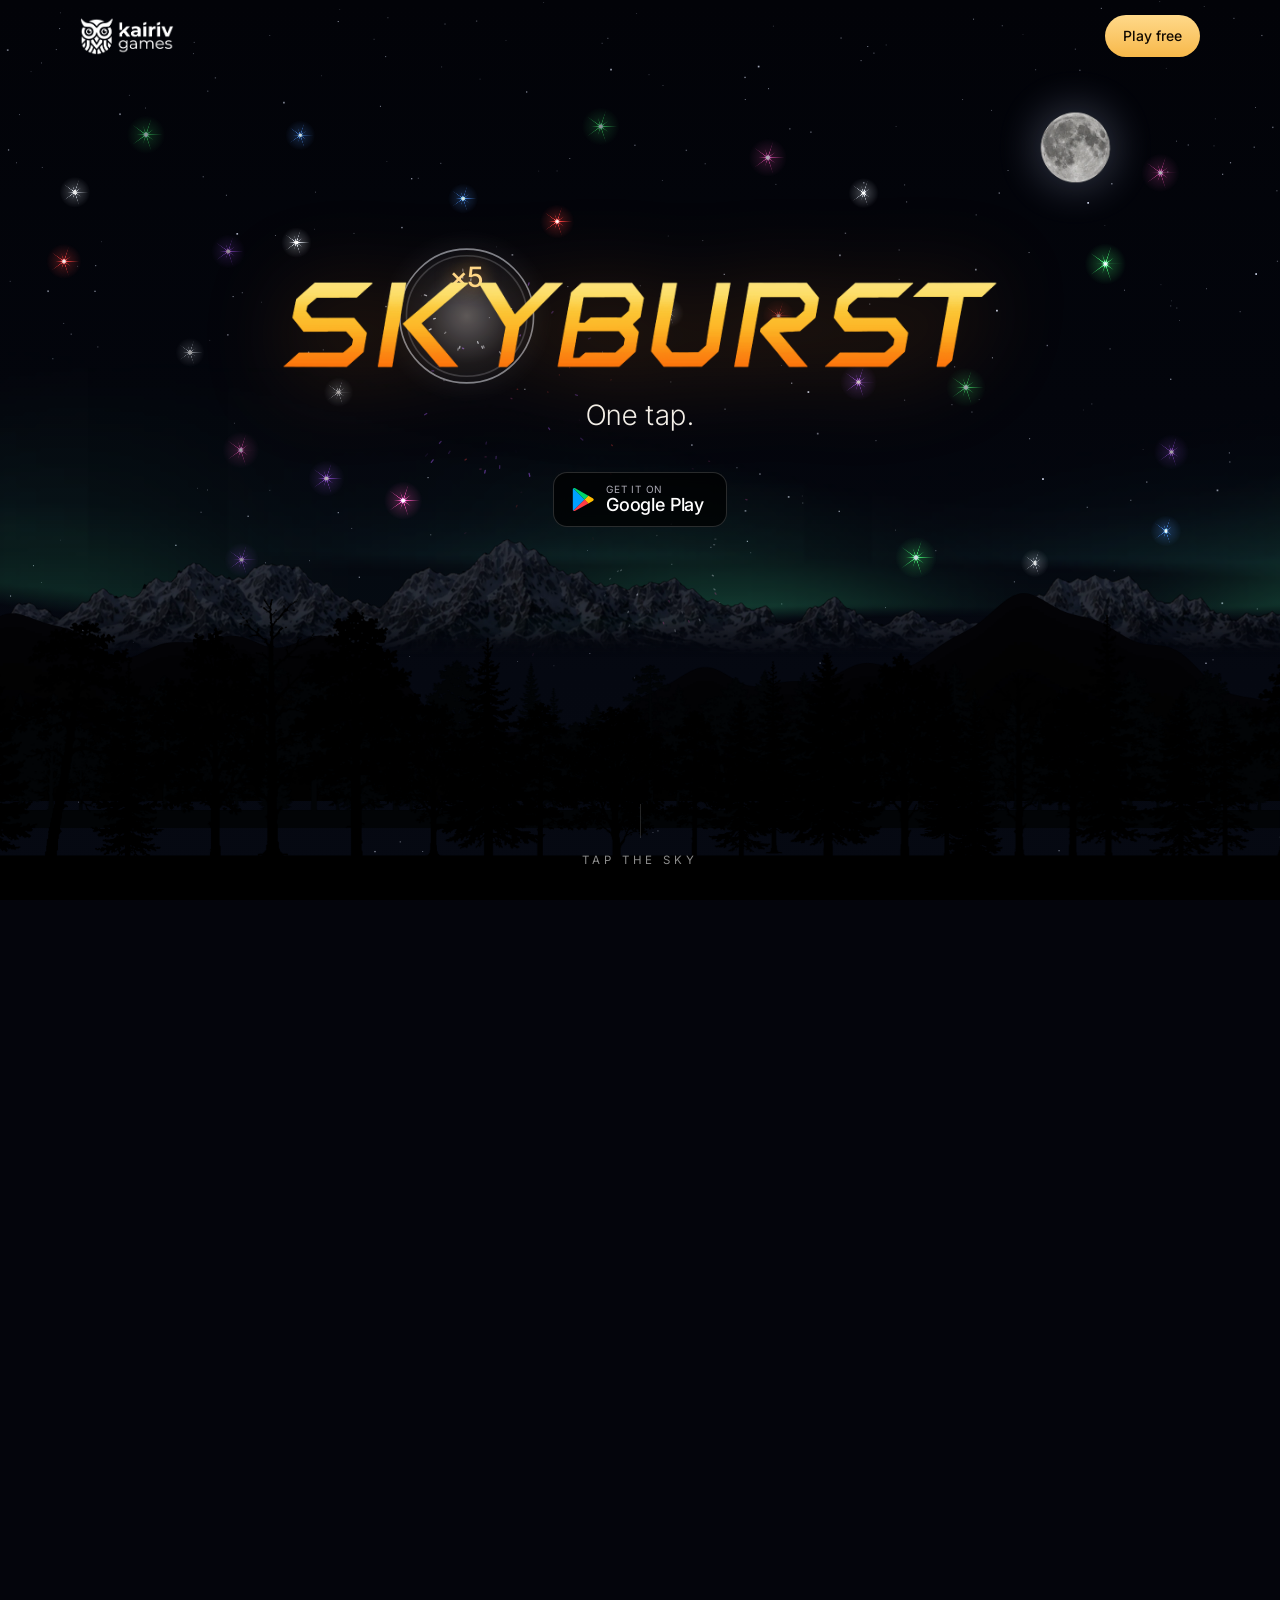
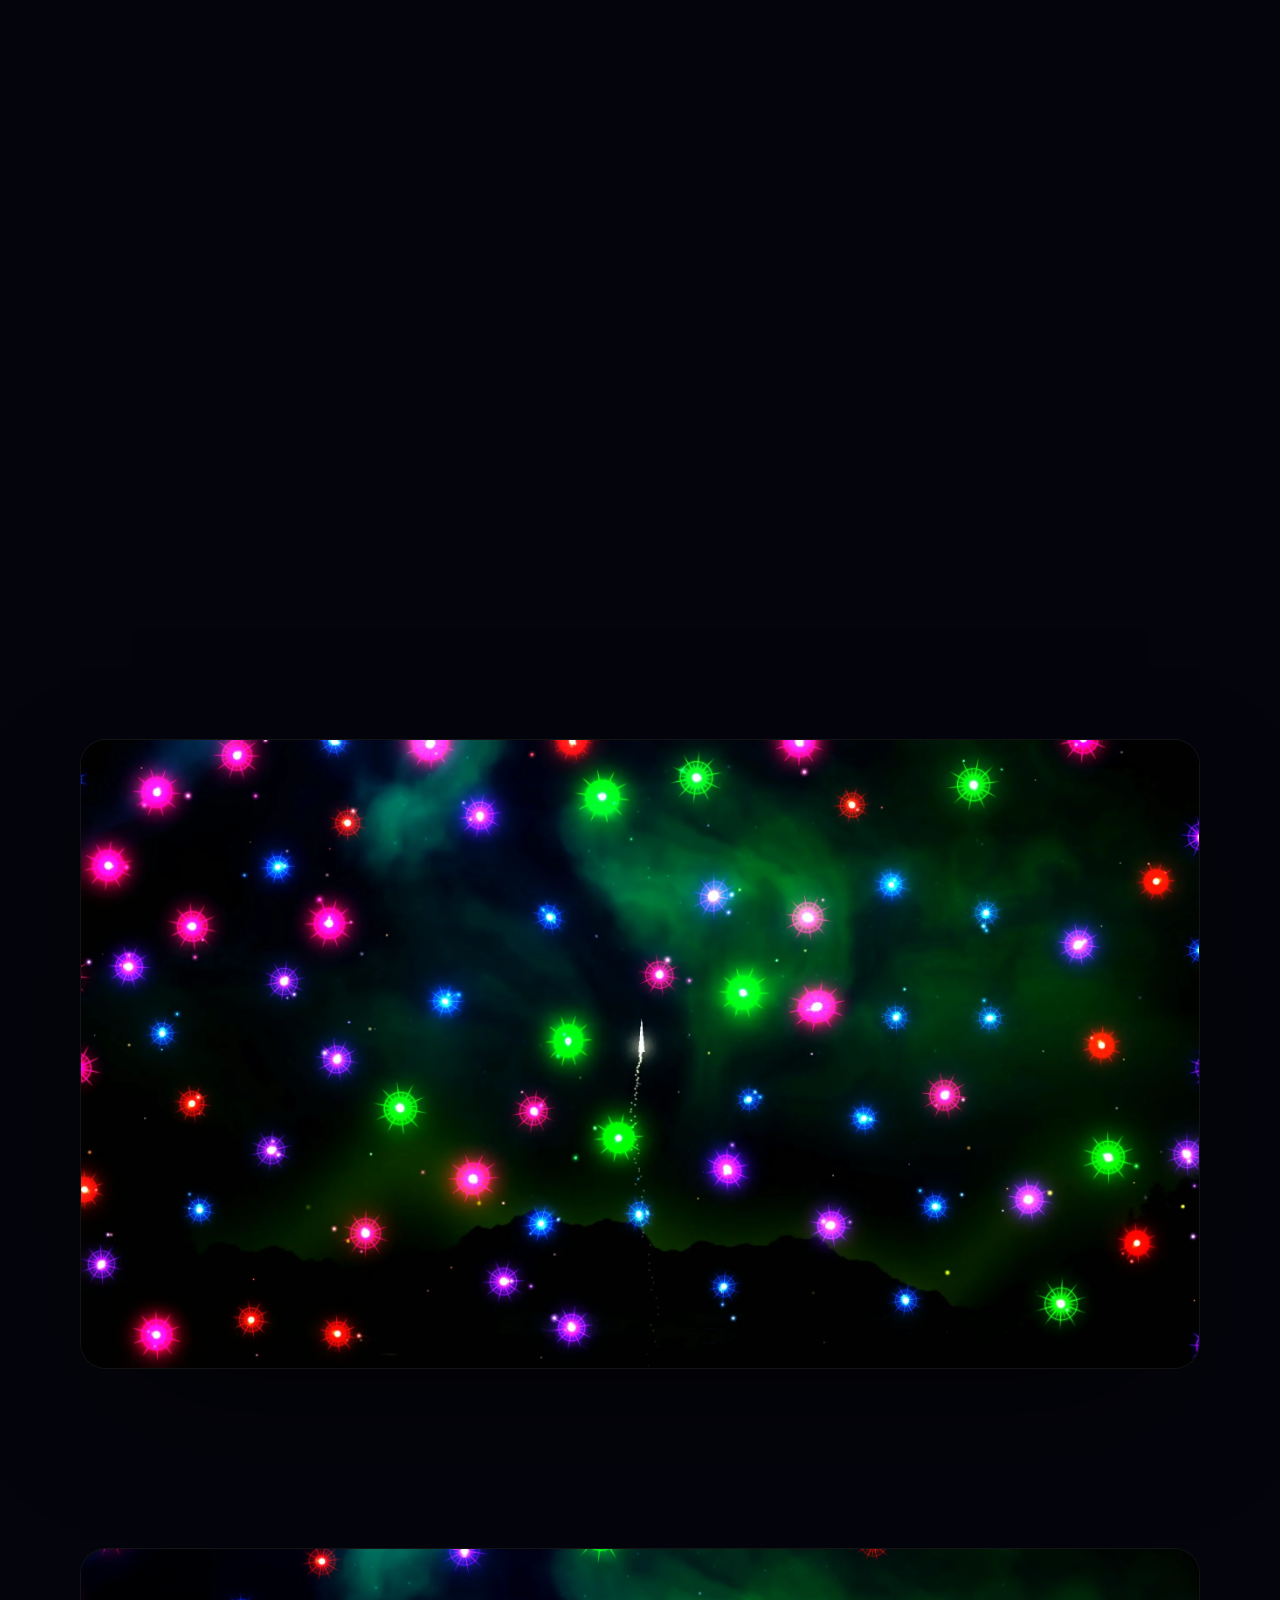
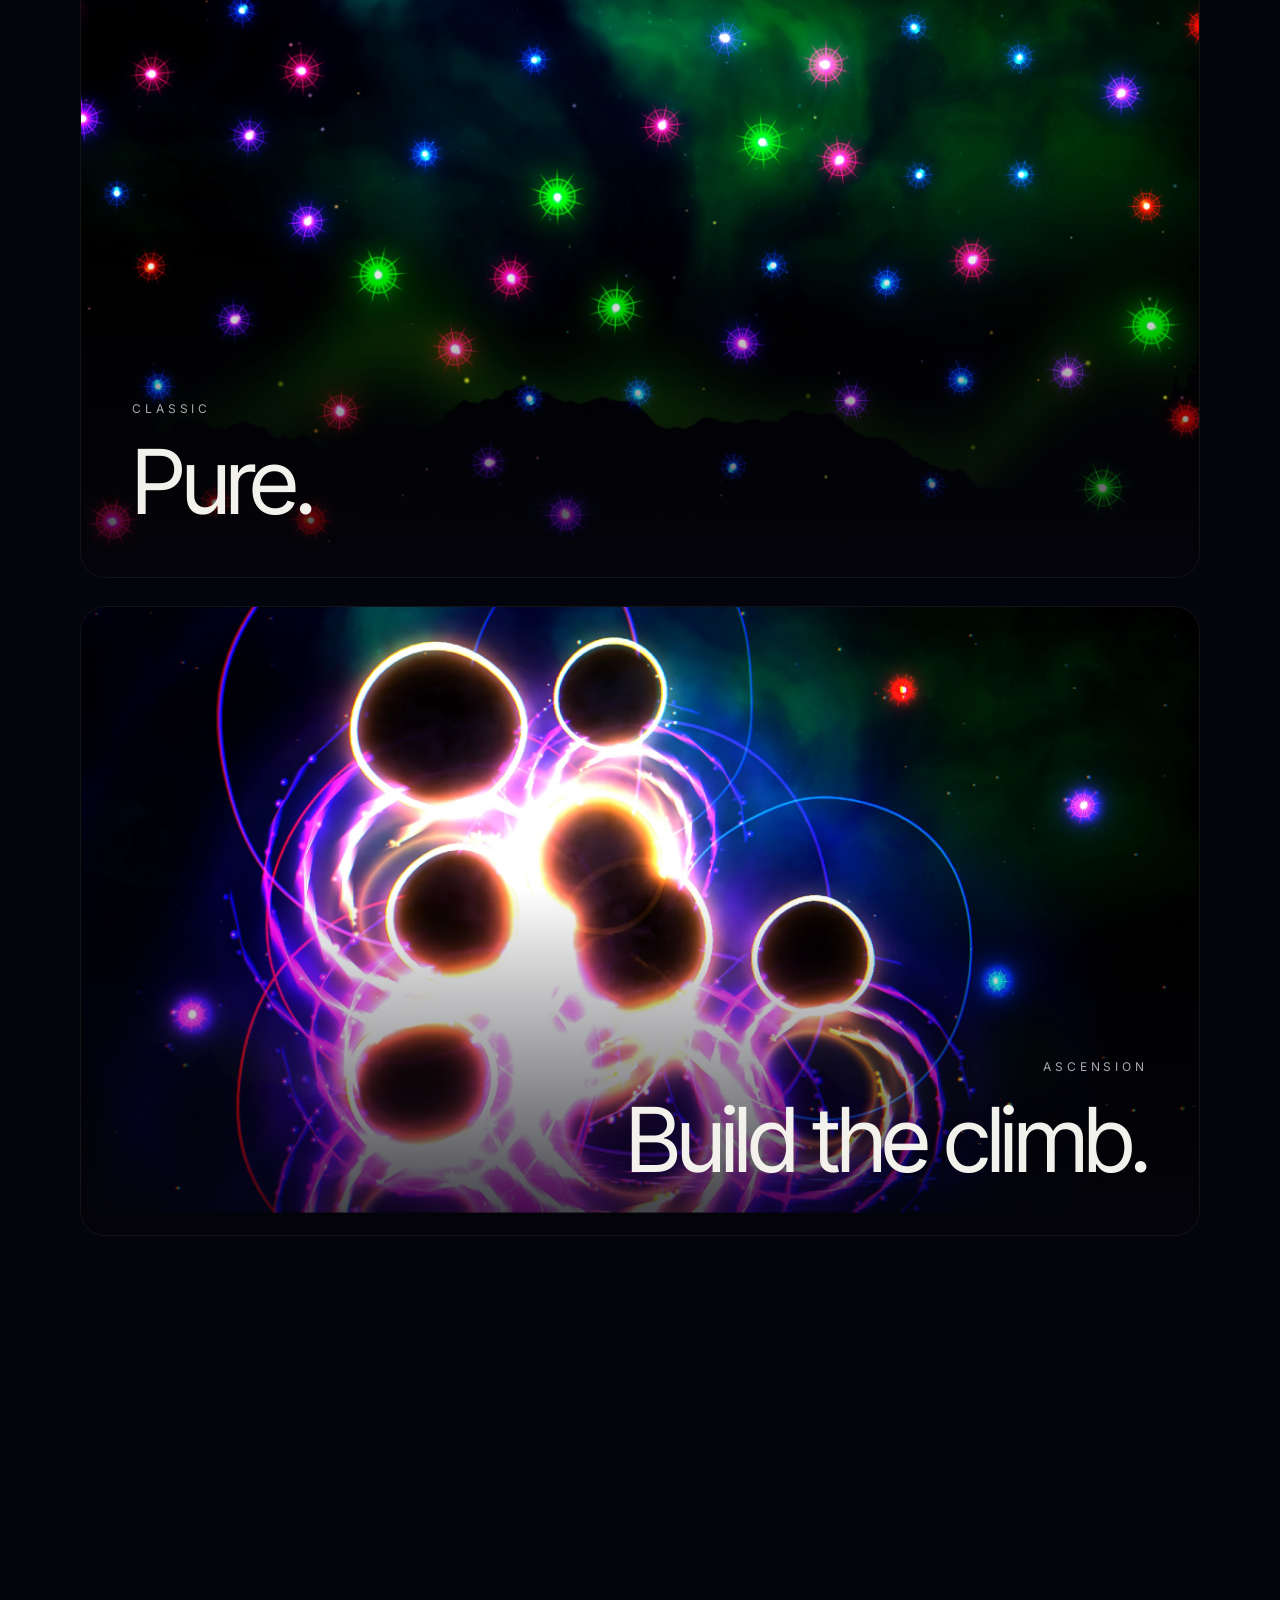
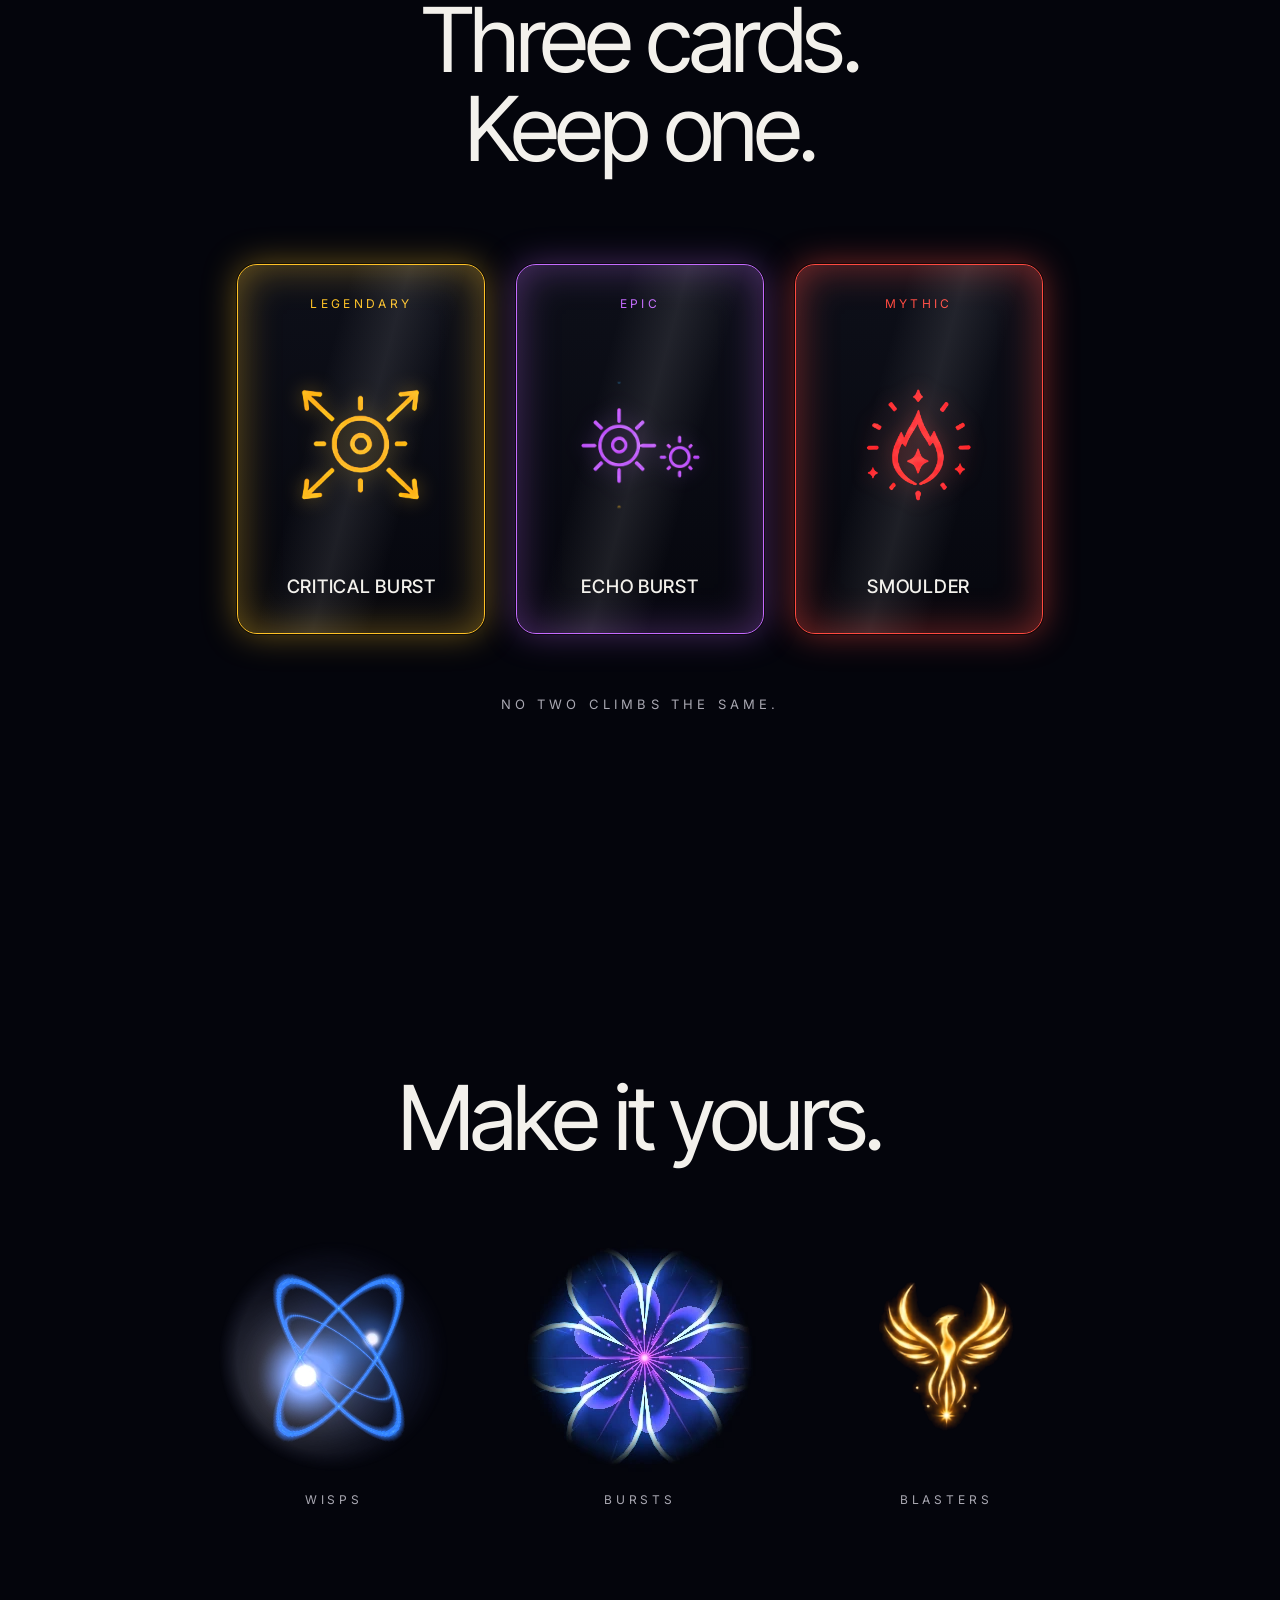
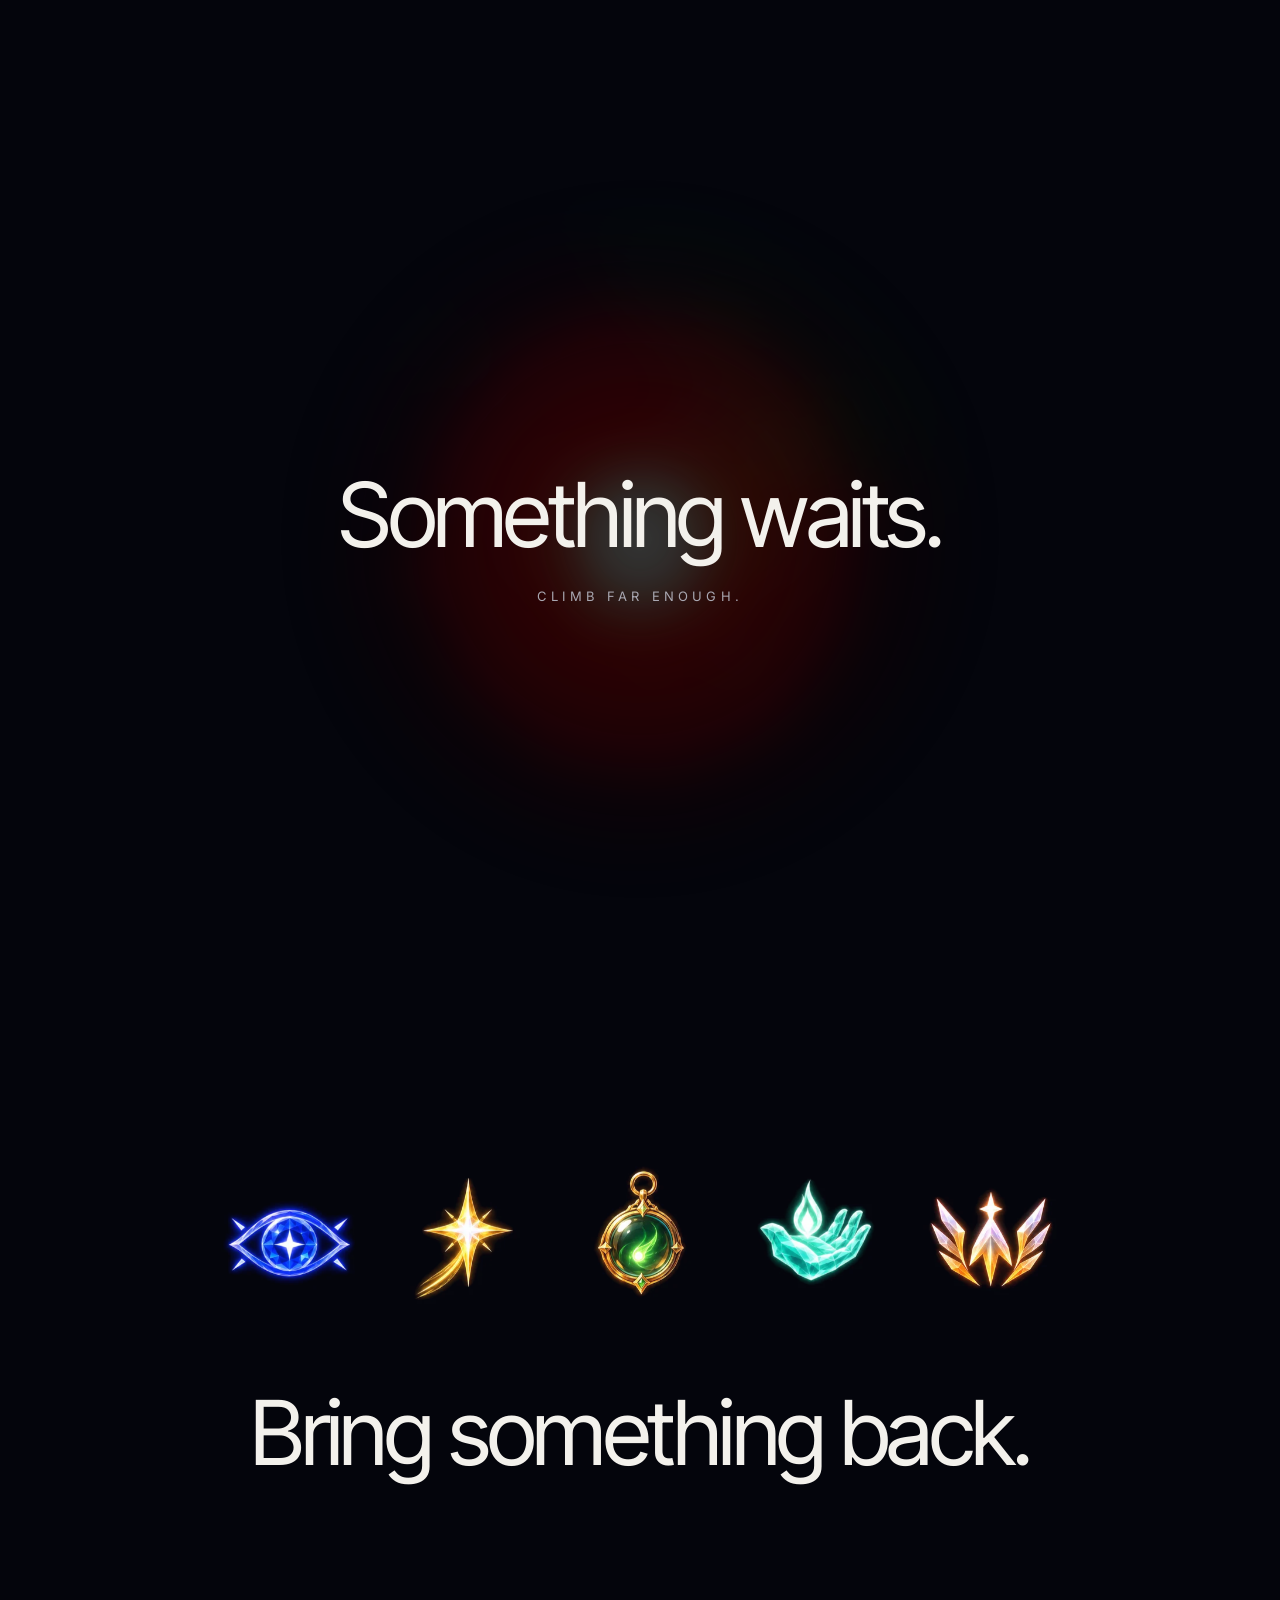
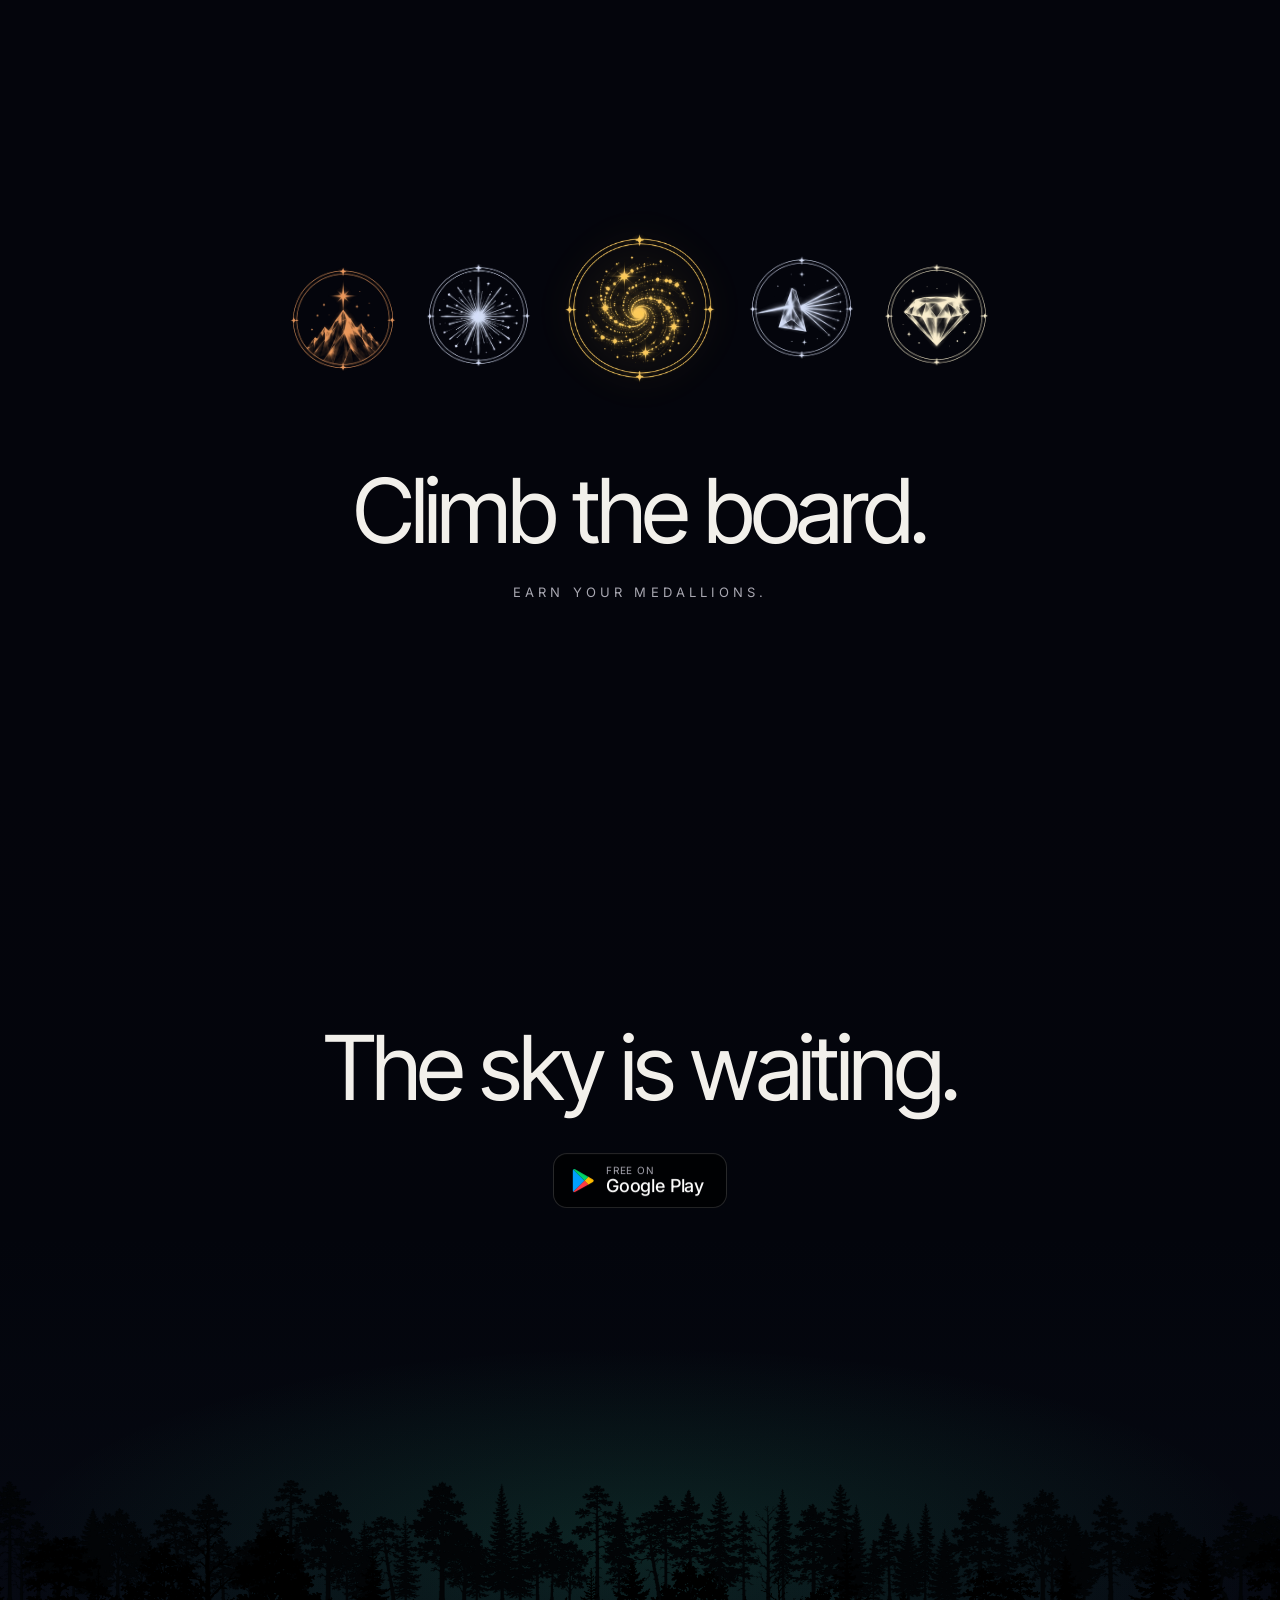
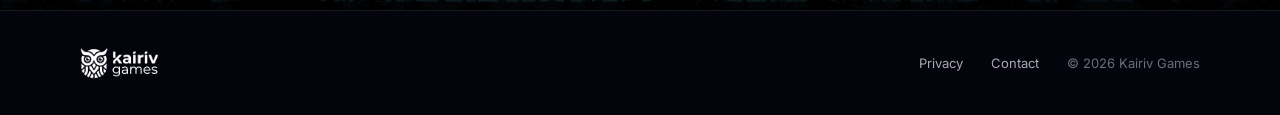
==== index.html @ b02b121a "The Skyburst website Co-Authored-By: Claude Opus 5.5 <noreply@anthropic.com>" ====
<!DOCTYPE html>
<html lang="en">
<head>
<meta charset="utf-8">
<meta name="viewport" content="width=device-width, initial-scale=1, viewport-fit=cover">

<title>Skyburst — One tap. | Kairiv Games</title>
<meta name="description" content="Skyburst — a one-tap chain-reaction game for Android, by Kairiv Games. One spark. The whole sky.">
<link rel="canonical" href="https://eliut-dev.github.io/Skyburst/">
<meta name="theme-color" content="#04050c">

<meta property="og:type" content="website">
<meta property="og:site_name" content="Kairiv Games">
<meta property="og:title" content="Skyburst — One tap.">
<meta property="og:description" content="One spark. The whole sky. A chain-reaction game for Android.">
<meta property="og:url" content="https://eliut-dev.github.io/Skyburst/">
<meta property="og:image" content="https://eliut-dev.github.io/Skyburst/assets/og-image.jpg">
<meta property="og:image:width" content="1200">
<meta property="og:image:height" content="630">
<meta name="twitter:card" content="summary_large_image">
<meta name="twitter:title" content="Skyburst — One tap.">
<meta name="twitter:description" content="One spark. The whole sky.">
<meta name="twitter:image" content="https://eliut-dev.github.io/Skyburst/assets/og-image.jpg">

<link rel="icon" href="assets/favicon.png" sizes="64x64" type="image/png">
<link rel="apple-touch-icon" href="assets/apple-touch-icon.png">

<link rel="preconnect" href="https://fonts.googleapis.com">
<link rel="preconnect" href="https://fonts.gstatic.com" crossorigin>
<link rel="stylesheet" href="https://fonts.googleapis.com/css2?family=Inter:wght@400;500&family=Inter+Tight:wght@300;400;500&display=swap">
<link rel="stylesheet" href="styles.css">

<script>document.documentElement.classList.add("js");</script>

<script type="application/ld+json">
{
  "@context": "https://schema.org",
  "@graph": [
    {
      "@type": "Organization",
      "@id": "https://eliut-dev.github.io/Skyburst/#studio",
      "name": "Kairiv Games",
      "url": "https://eliut-dev.github.io/Skyburst/",
      "logo": "https://eliut-dev.github.io/Skyburst/assets/kairiv-lockup.webp",
      "email": "eliutdev@gmail.com"
    },
    {
      "@type": "MobileApplication",
      "name": "Skyburst",
      "operatingSystem": "Android",
      "applicationCategory": "GameApplication",
      "inLanguage": ["en", "es", "pt"],
      "publisher": { "@id": "https://eliut-dev.github.io/Skyburst/#studio" },
      "image": "https://eliut-dev.github.io/Skyburst/assets/skyburst-icon.png",
      "installUrl": "https://play.google.com/store/apps/details?id=com.kairiv.skyburst",
      "offers": { "@type": "Offer", "price": "0", "priceCurrency": "USD" }
    }
  ]
}
</script>
</head>

<body>
<a class="skip" href="#main">Skip to content</a>

<header class="site-header">
  <div class="wrap site-header__inner">
    <a class="brand" href="./" aria-label="Kairiv Games — home">
      <img src="assets/kairiv-lockup.webp" alt="Kairiv Games" width="852" height="344">
    </a>
    <a class="pill" href="https://play.google.com/store/apps/details?id=com.kairiv.skyburst" rel="noopener">Play free</a>
  </div>
</header>

<main id="main">

  <!-- ============================================================== scene -->
  <!-- A night valley built from the game's own art. Scroll and the land falls
       away beneath you, the way an expedition leaves the ground. -->
  <section class="scene" aria-labelledby="title">
    <div class="scene__pin" id="pin">
      <canvas class="scene__sky" id="sky" aria-hidden="true"></canvas>
      <img class="layer moon" data-depth="0.08" src="assets/scene/moon.webp" alt="" width="170" height="170">
      <div class="layer range" data-depth="0.22" aria-hidden="true"></div>
      <div class="layer hills" data-depth="0.42" aria-hidden="true"></div>
      <div class="layer trees-far" data-depth="0.66" aria-hidden="true"></div>
      <canvas class="scene__fx" id="fx" aria-label="An interactive night sky. Tap to set off a chain of bursts." role="img"></canvas>
      <div class="layer trees-near" data-depth="1.05" aria-hidden="true"></div>
      <div class="scene__fade" aria-hidden="true"></div>

      <div class="scene__title" id="scene-title">
        <h1 id="title">
          <span class="sr-only">Skyburst</span>
          <img class="wordmark" src="assets/skyburst-wordmark.webp" alt="" width="3240" height="408">
        </h1>
        <p class="tag">One tap.</p>
        <a class="play" href="https://play.google.com/store/apps/details?id=com.kairiv.skyburst" rel="noopener">
          <svg width="22" height="25" viewBox="0 0 27 30" aria-hidden="true" focusable="false">
            <path d="M1.6 1.2A2.3 2.3 0 0 0 1 2.8v24.4c0 .6.2 1.2.6 1.6l.1.1 13.7-13.7v-.3L1.6 1.2z" fill="#00A0FF"/>
            <path d="M20 19.8l-4.6-4.6v-.3L20 10.2l.1.1 5.4 3.1c1.6.9 1.6 2.4 0 3.3l-5.4 3.1z" fill="#FFBC00"/>
            <path d="M20.1 19.8L15.4 15 1.6 28.8c.5.6 1.4.6 2.4.1l16.1-9.1" fill="#FF3A44"/>
            <path d="M20.1 10.3L4 1.2C3 .6 2.1.7 1.6 1.3L15.4 15l4.7-4.7z" fill="#00D46A"/>
          </svg>
          <span class="play__text"><span class="play__small">Get it on</span><span class="play__big">Google Play</span></span>
        </a>
      </div>

      <p class="scene__line" id="line-1" aria-hidden="true">One spark.</p>
      <p class="scene__line" id="line-2" aria-hidden="true">The whole sky.</p>

      <p class="scene__hint" id="hint">Tap the sky</p>
      <div class="scene__cue" id="cue" aria-hidden="true"><span></span></div>
    </div>
  </section>

  <!-- =============================================================== reel -->
  <section class="block reel" aria-label="Gameplay">
    <div class="wrap">
      <div class="frame reveal">
        <video id="reel-video" muted loop playsinline preload="metadata" poster="assets/reel-poster.webp" aria-label="Gameplay: one burst sets off a chain across the sky.">
          <source src="assets/reel-sd.mp4" type="video/mp4" media="(max-width: 900px)">
          <source src="assets/reel.mp4" type="video/mp4">
        </video>
      </div>
    </div>
  </section>

  <!-- ============================================================= panels -->
  <section class="block" aria-label="Two ways to play" style="padding-top:0">
    <div class="wrap panels">
    <figure class="panel">
      <div class="panel__img"><img src="assets/classic.webp" alt="A sky full of wisps over the valley, waiting for one tap." width="2560" height="1440" loading="lazy"></div>
      <figcaption class="panel__cap reveal">
        <span class="kicker">Classic</span>
        <span class="big">Pure.</span>
      </figcaption>
    </figure>
    <figure class="panel panel--right">
      <div class="panel__img"><img src="assets/void.webp" alt="Bursts collapsing into black holes." width="2560" height="1440" loading="lazy"></div>
      <figcaption class="panel__cap reveal">
        <span class="kicker">Ascension</span>
        <span class="big">Build the climb.</span>
      </figcaption>
    </figure>
    </div>
  </section>

  <!-- ============================================================== boons -->
  <!-- The roguelike half: a hand of three real boon cards, dealt and flipped.
       Tap one to keep it; the others fall away and a new hand is dealt. -->
  <section class="block boons" aria-labelledby="boons-title">
    <div class="wrap">
      <h2 class="big center reveal" id="boons-title">Three cards.<br>Keep one.</h2>
      <div class="deal" id="deal">
        <button class="card t4" type="button"><span class="card__in"><span class="card__face"><span class="card__tier">Legendary</span><img class="card__icon" src="assets/boons/crit.webp" alt="" width="384" height="384"><span class="card__name">Critical Burst</span></span><span class="card__back" aria-hidden="true"></span></span></button>
        <button class="card t3" type="button"><span class="card__in"><span class="card__face"><span class="card__tier">Epic</span><img class="card__icon" src="assets/boons/echo.webp" alt="" width="600" height="600"><span class="card__name">Echo Burst</span></span><span class="card__back" aria-hidden="true"></span></span></button>
        <button class="card t5" type="button"><span class="card__in"><span class="card__face"><span class="card__tier">Mythic</span><img class="card__icon" src="assets/boons/smoulder.webp" alt="" width="444" height="444"><span class="card__name">Smoulder</span></span><span class="card__back" aria-hidden="true"></span></span></button>
      </div>
      <p class="quiet center reveal">No two climbs the same.</p>
    </div>
  </section>

  <!-- ============================================================== yours -->
  <!-- Personalisation, shown by example: three slots that each turn slowly
       through a few looks. Only a handful, and nothing unreleased. -->
  <section class="block yours" aria-labelledby="yours-title">
    <div class="wrap">
      <h2 class="big center reveal" id="yours-title">Make it yours.</h2>
      <div class="slots">
        <figure class="slot reveal">
          <div class="slot__stage" data-cycle>
            <img class="is-on" src="assets/skins/wisp-seraph.webp" alt="" width="232" height="232">
            <img src="assets/skins/wisp-drifter.webp" alt="" width="232" height="232" loading="lazy">
            <img src="assets/skins/wisp-jelly.webp" alt="" width="232" height="232" loading="lazy">
            <img src="assets/skins/wisp-starcloud.webp" alt="" width="232" height="232" loading="lazy">
          </div>
          <figcaption>Wisps</figcaption>
        </figure>
        <figure class="slot slot--screen reveal">
          <div class="slot__stage" data-cycle>
            <img class="is-on" src="assets/skins/burst-bloom.webp" alt="" width="232" height="232">
            <img src="assets/skins/burst-heart.webp" alt="" width="232" height="232" loading="lazy">
            <img src="assets/skins/burst-void.webp" alt="" width="232" height="232" loading="lazy">
            <img src="assets/skins/burst-solar.webp" alt="" width="232" height="232" loading="lazy">
          </div>
          <figcaption>Bursts</figcaption>
        </figure>
        <figure class="slot reveal">
          <div class="slot__stage" data-cycle>
            <img class="is-on" src="assets/skins/blaster-phoenix.webp" alt="" width="256" height="256">
            <img src="assets/skins/blaster-split.webp" alt="" width="256" height="256" loading="lazy">
            <img src="assets/skins/blaster-timestop.webp" alt="" width="256" height="256" loading="lazy">
            <img src="assets/skins/blaster-ricochet.webp" alt="" width="256" height="256" loading="lazy">
          </div>
          <figcaption>Blasters</figcaption>
        </figure>
      </div>
    </div>
  </section>

  <!-- ============================================================ mystery -->
  <section class="block mystery" aria-labelledby="waits">
    <div class="mystery__eye" aria-hidden="true">
      <img id="mystery-img" src="assets/foes/crown.webp" alt="" width="1200" height="1200" loading="lazy">
    </div>
    <div class="wrap mystery__text">
      <h2 class="big reveal" id="waits">Something waits.</h2>
      <p class="quiet reveal">Climb far enough.</p>
    </div>
  </section>

  <!-- ============================================================= relics -->
  <section class="block relics-block" aria-labelledby="keep">
    <div class="wrap">
      <div class="relics" aria-hidden="true">
        <img src="assets/relics/r6.webp" alt="" width="256" height="256" loading="lazy">
        <img src="assets/relics/r7.webp" alt="" width="256" height="256" loading="lazy">
        <img src="assets/relics/r5.webp" alt="" width="256" height="256" loading="lazy">
        <img src="assets/relics/r8.webp" alt="" width="256" height="256" loading="lazy">
        <img src="assets/relics/r9.webp" alt="" width="256" height="256" loading="lazy">
      </div>
      <h2 class="big reveal center" id="keep">Bring something back.</h2>
    </div>
  </section>

  <!-- ============================================================== board -->
  <section class="block board" aria-labelledby="board-title">
    <div class="wrap">
      <div class="medals" aria-hidden="true">
        <img src="assets/medals/depth.webp" alt="" width="256" height="256" loading="lazy">
        <img src="assets/medals/burst.webp" alt="" width="256" height="256" loading="lazy">
        <img class="medals__top" src="assets/medals/galaxy.webp" alt="" width="256" height="256" loading="lazy">
        <img src="assets/medals/prism.webp" alt="" width="256" height="256" loading="lazy">
        <img src="assets/medals/gem.webp" alt="" width="256" height="256" loading="lazy">
      </div>
      <h2 class="big center reveal" id="board-title">Climb the board.</h2>
      <p class="quiet center reveal">Earn your medallions.</p>
    </div>
  </section>

  <!-- ================================================================ cta -->
  <section class="cta" aria-labelledby="waiting">
    <div class="layer trees-far" aria-hidden="true"></div>
    <div class="layer trees-near" aria-hidden="true"></div>
    <div class="wrap cta__inner">
      <h2 class="big reveal" id="waiting">The sky is waiting.</h2>
      <a class="play reveal" href="https://play.google.com/store/apps/details?id=com.kairiv.skyburst" rel="noopener">
        <svg width="22" height="25" viewBox="0 0 27 30" aria-hidden="true" focusable="false">
          <path d="M1.6 1.2A2.3 2.3 0 0 0 1 2.8v24.4c0 .6.2 1.2.6 1.6l.1.1 13.7-13.7v-.3L1.6 1.2z" fill="#00A0FF"/>
          <path d="M20 19.8l-4.6-4.6v-.3L20 10.2l.1.1 5.4 3.1c1.6.9 1.6 2.4 0 3.3l-5.4 3.1z" fill="#FFBC00"/>
          <path d="M20.1 19.8L15.4 15 1.6 28.8c.5.6 1.4.6 2.4.1l16.1-9.1" fill="#FF3A44"/>
          <path d="M20.1 10.3L4 1.2C3 .6 2.1.7 1.6 1.3L15.4 15l4.7-4.7z" fill="#00D46A"/>
        </svg>
        <span class="play__text"><span class="play__small">Free on</span><span class="play__big">Google Play</span></span>
      </a>
    </div>
  </section>

</main>

<footer class="site-footer">
  <div class="wrap footer">
    <a class="brand" href="./" aria-label="Kairiv Games — home">
      <img src="assets/kairiv-lockup.webp" alt="Kairiv Games" width="852" height="344" loading="lazy">
    </a>
    <ul class="footer-links">
      <li><a href="privacy-policy.html">Privacy</a></li>
      <li><a href="mailto:eliutdev@gmail.com">Contact</a></li>
      <li>&copy; <span id="year">2026</span> Kairiv Games</li>
    </ul>
  </div>
</footer>

<script src="assets/vendor/gsap.min.js" defer></script>
<script src="assets/vendor/ScrollTrigger.min.js" defer></script>
<script src="assets/vendor/lenis.min.js" defer></script>
<script src="assets/site.js" defer></script>
</body>
</html>
---- styles.css ----
/* ==========================================================================
   Kairiv Games — site stylesheet
   Shared by index.html and privacy-policy.html.

   Pictures and motion carry this page; words are kept to a handful. The ground
   is the game's own night sky, the type is warm off-white, and the one colour
   the chrome owns is the Skyburst wordmark's gold.
   ========================================================================== */

:root {
  --bg:        #04050c;
  --line:      rgba(255, 255, 255, 0.08);
  --line-2:    rgba(255, 255, 255, 0.16);

  --text:      #f3f1ec;
  --text-2:    #a9a8b2;
  --text-3:    #6c6c78;

  --gold:      #f7b84a;
  --gold-hi:   #ffd98a;

  --w-page:    1200px;
  --gutter:    clamp(16px, 4vw, 40px);
  --r-lg:      26px;
  --ease:      cubic-bezier(0.2, 0.7, 0.2, 1);

  --font-head: "Inter Tight", "Inter", "Segoe UI", system-ui, -apple-system, sans-serif;
  --font-body: "Inter", "Segoe UI", system-ui, -apple-system, sans-serif;
}

*, *::before, *::after { box-sizing: border-box; }

html { -webkit-text-size-adjust: 100%; scroll-padding-top: 80px; }
/* clip, never hidden: hidden makes body a scroll container and breaks the
   sticky scene (it scrolled away and left two screens of black) */
html, body { overflow-x: clip; }
html.lenis, html.lenis body { height: auto; }
.lenis.lenis-smooth { scroll-behavior: auto !important; }

body {
  margin: 0;
  background: var(--bg);
  color: var(--text);
  font-family: var(--font-body);
  font-size: 16.5px;
  line-height: 1.65;
  -webkit-font-smoothing: antialiased;
  -moz-osx-font-smoothing: grayscale;
}

img, video, canvas { display: block; max-width: 100%; }
img, video { height: auto; }

a { color: var(--text); text-decoration-color: rgba(255, 255, 255, 0.3); text-underline-offset: 4px; }
a:hover { text-decoration-color: currentColor; }

h1, h2, h3 { font-family: var(--font-head); font-weight: 500; margin: 0; letter-spacing: -0.03em; line-height: 1.05; }
p { margin: 0 0 1.1em; }

::selection { background: rgba(247, 184, 74, 0.35); color: #fff; }
:focus-visible { outline: 2px solid var(--gold); outline-offset: 3px; border-radius: 6px; }

.skip { position: absolute; left: -9999px; top: 0; background: var(--gold); color: #140c00; padding: 12px 20px; font-weight: 500; z-index: 999; }
.skip:focus { left: 12px; top: 12px; }
.sr-only { position: absolute; width: 1px; height: 1px; padding: 0; margin: -1px; overflow: hidden; clip: rect(0, 0, 0, 0); white-space: nowrap; border: 0; }

.wrap { width: 100%; max-width: var(--w-page); margin-inline: auto; padding-inline: var(--gutter); }

.big {
  font-family: var(--font-head);
  font-weight: 400;
  font-size: clamp(38px, 7vw, 96px);
  letter-spacing: -0.04em;
  line-height: 1;
  display: block;
}
.quiet {
  font-size: 13px;
  letter-spacing: 0.32em;
  text-transform: uppercase;
  color: var(--text-2);
  margin: 26px 0 0;
}
.kicker {
  display: block;
  font-size: 12px;
  letter-spacing: 0.32em;
  text-transform: uppercase;
  color: var(--text-2);
  margin-bottom: 18px;
}
.center { text-align: center; }

/* reveal: hidden only once the script has said it will reveal it */
.js .reveal { opacity: 0; transform: translateY(26px); }

/* ------------------------------------------------------------- header -- */

.site-header {
  position: fixed;
  inset: 0 0 auto 0;
  z-index: 50;
  transition: background 0.5s var(--ease), border-color 0.5s var(--ease);
  border-bottom: 1px solid transparent;
}
.site-header.is-solid, .site-header--solid {
  background: rgba(4, 5, 12, 0.7);
  backdrop-filter: blur(18px) saturate(140%);
  -webkit-backdrop-filter: blur(18px) saturate(140%);
  border-bottom-color: var(--line);
}
.site-header__inner { display: flex; align-items: center; justify-content: space-between; height: 72px; }
.brand { display: inline-flex; text-decoration: none; }
.brand img { height: 38px; width: auto; }

.pill {
  color: #120a00;
  background: linear-gradient(180deg, var(--gold-hi), var(--gold));
  padding: 9px 18px;
  border-radius: 999px;
  font-size: 14px;
  font-weight: 500;
  text-decoration: none;
  transition: transform 0.3s var(--ease), box-shadow 0.3s var(--ease);
}
.pill:hover { transform: translateY(-1px); box-shadow: 0 10px 30px rgba(247, 184, 74, 0.3); }

/* -------------------------------------------------------------- scene -- */

.scene { position: relative; height: 240vh; }
.scene__pin {
  position: sticky;
  top: 0;
  height: 100vh;
  height: 100svh;
  overflow: hidden;
  isolation: isolate;
  background: linear-gradient(180deg, #020308 0%, #03050c 45%, #050811 75%, #060912 100%);
  touch-action: pan-y;
}
.scene__sky, .scene__fx { position: absolute; inset: 0; width: 100%; height: 100%; }
.scene__fx { cursor: crosshair; }

.layer { position: absolute; left: 0; right: 0; will-change: transform; pointer-events: none; }
.moon {
  left: auto;
  right: 13%;
  top: 12%;
  width: clamp(54px, 6vw, 92px);
  filter: brightness(0.92) drop-shadow(0 0 24px rgba(200, 215, 255, 0.35));
  opacity: 0.95;
}
.range {
  left: 50%;
  width: max(150vw, 1500px);
  margin-left: calc(max(150vw, 1500px) / -2);
  aspect-ratio: 2400 / 156;
  bottom: clamp(150px, 27vh, 300px);
  background: url("assets/scene/range.webp") center bottom / 100% 100% no-repeat;
}
.hills {
  bottom: clamp(60px, 11vh, 120px);
  height: clamp(130px, 25vh, 260px);
  background: url("assets/scene/hills.webp") 0 100% / auto 100% repeat-x;
}
.trees-far {
  bottom: clamp(40px, 8vh, 90px);
  height: clamp(110px, 20vh, 230px);
  background: url("assets/scene/trees-far.webp") 30% 100% / auto 100% repeat-x;
}
.trees-near {
  bottom: -2px;
  height: clamp(190px, 34vh, 400px);
  background: url("assets/scene/trees-near.webp") 0 100% / auto 100% repeat-x;
}
.scene__fade {
  position: absolute;
  left: 0; right: 0; bottom: 0;
  height: 22vh;
  background: linear-gradient(180deg, rgba(4, 5, 12, 0), var(--bg));
  opacity: 0;
  pointer-events: none;
}

.scene__title {
  position: absolute;
  left: 0; right: 0;
  top: 31%;
  display: flex;
  flex-direction: column;
  align-items: center;
  text-align: center;
  padding: 0 var(--gutter);
  pointer-events: none;
}
.scene__title a { pointer-events: auto; }
.wordmark {
  width: min(720px, 84vw);
  filter: drop-shadow(0 8px 44px rgba(255, 138, 31, 0.3));
}
.tag {
  font-family: var(--font-head);
  font-weight: 300;
  font-size: clamp(20px, 2.4vw, 28px);
  letter-spacing: 0.02em;
  color: var(--text);
  margin: 22px 0 34px;
}

.scene__line {
  position: absolute;
  left: 0; right: 0;
  top: 38%;
  margin: 0;
  text-align: center;
  font-family: var(--font-head);
  font-weight: 300;
  font-size: clamp(40px, 7.5vw, 104px);
  letter-spacing: -0.04em;
  line-height: 1;
  opacity: 0;
  pointer-events: none;
  text-shadow: 0 2px 30px rgba(4, 5, 12, 0.6);
}

.scene__hint {
  position: absolute;
  left: 0; right: 0;
  bottom: 30px;
  margin: 0;
  text-align: center;
  font-size: 11.5px;
  letter-spacing: 0.34em;
  text-transform: uppercase;
  color: rgba(255, 255, 255, 0.55);
  pointer-events: none;
  transition: opacity 0.8s var(--ease);
}
.scene__hint.is-gone { opacity: 0; }

.scene__cue {
  position: absolute;
  left: 50%;
  bottom: 62px;
  width: 1px;
  height: 34px;
  margin-left: -0.5px;
  background: rgba(255, 255, 255, 0.14);
  overflow: hidden;
  pointer-events: none;
}
.scene__cue span {
  position: absolute;
  left: 0; top: -40%;
  width: 1px;
  height: 40%;
  background: var(--gold-hi);
  animation: cue 2.4s var(--ease) infinite;
}
@keyframes cue { to { top: 110%; } }

/* --------------------------------------------------------------- play -- */

.play {
  display: inline-flex;
  align-items: center;
  gap: 12px;
  padding: 11px 22px 11px 18px;
  border-radius: 14px;
  background: rgba(0, 0, 0, 0.72);
  border: 1px solid var(--line-2);
  color: #fff;
  text-decoration: none;
  backdrop-filter: blur(8px);
  -webkit-backdrop-filter: blur(8px);
  transition: transform 0.35s var(--ease), border-color 0.35s, box-shadow 0.35s var(--ease);
}
.play:hover { transform: translateY(-2px); border-color: rgba(255, 255, 255, 0.34); box-shadow: 0 18px 46px rgba(0, 0, 0, 0.6); }
.play__text { display: flex; flex-direction: column; line-height: 1.1; text-align: left; }
.play__small { font-size: 10px; letter-spacing: 0.08em; text-transform: uppercase; color: var(--text-2); }
.play__big { font-size: 18px; font-weight: 500; letter-spacing: -0.01em; }

/* -------------------------------------------------------------- blocks -- */

.block { position: relative; padding-block: clamp(96px, 14vw, 190px); }

.frame {
  border-radius: var(--r-lg);
  overflow: hidden;
  background: #000;
  border: 1px solid var(--line);
  box-shadow: 0 50px 140px -50px rgba(0, 0, 0, 0.95);
  aspect-ratio: 16 / 9;
}
.frame video { width: 100%; height: 100%; object-fit: cover; }

/* -------------------------------------------------------------- panels -- */

.panels { display: grid; gap: clamp(16px, 2.4vw, 28px); }
.panel {
  position: relative;
  margin: 0;
  border-radius: var(--r-lg);
  border: 1px solid var(--line);
  overflow: hidden;
  display: flex;
  align-items: flex-end;
  min-height: 380px;
  background: #000;
}
/* sized to the source frame, so it is never drawn larger than it was captured */
.panel { aspect-ratio: 16 / 9; }
/* on a phone the ratio would force the panel wider than the screen */
@media (max-width: 760px) {
  .panel { aspect-ratio: auto; height: 62vh; min-height: 380px; }
}
.panel__img { position: absolute; inset: -4% 0; will-change: transform; }
.panel__img img { width: 100%; height: 100%; object-fit: cover; }
.panel::after {
  content: "";
  position: absolute;
  inset: 0;
  background: linear-gradient(180deg, rgba(4, 5, 12, 0) 45%, rgba(4, 5, 12, 0.8) 100%);
}
.panel__cap {
  position: relative;
  z-index: 1;
  width: 100%;
  padding: 0 clamp(24px, 4vw, 56px) clamp(28px, 4vw, 52px);
}
.panel--right .panel__cap { text-align: right; }

/* ------------------------------------------------------------- mystery -- */

.mystery { overflow: hidden; text-align: center; min-height: 100vh; display: grid; place-items: center; }
.mystery__eye {
  position: absolute;
  left: 50%; top: 50%;
  width: min(820px, 120vw);
  aspect-ratio: 1;
  transform: translate(-50%, -50%);
  -webkit-mask-image: radial-gradient(circle at 50% 50%, #000 0%, rgba(0, 0, 0, 0.5) 34%, transparent 62%);
  mask-image: radial-gradient(circle at 50% 50%, #000 0%, rgba(0, 0, 0, 0.5) 34%, transparent 62%);
  pointer-events: none;
}
.mystery__eye img { width: 100%; height: 100%; object-fit: cover; filter: blur(10px) brightness(0.45) saturate(1.2); }
.mystery__text { position: relative; }

/* --------------------------------------------------------------- boons -- */

/* Rarity colours are the game's own (Boons.TIER_COL), brought into display range. */
.t0 { --tier: #e6e9f1; --glow: rgba(230, 233, 241, 0.16); }
.t1 { --tier: #a4e86a; --glow: rgba(164, 232, 106, 0.22); }
.t2 { --tier: #5fd0ff; --glow: rgba(95, 208, 255, 0.28); }
.t3 { --tier: #c56bff; --glow: rgba(197, 107, 255, 0.34); }
.t4 { --tier: #ffc226; --glow: rgba(255, 194, 38, 0.4); }
.t5 { --tier: #ff4a40; --glow: rgba(255, 74, 64, 0.46); }

.boons { text-align: center; }
.deal {
  display: flex;
  justify-content: center;
  gap: clamp(10px, 2.4vw, 32px);
  margin: clamp(48px, 7vw, 90px) auto clamp(36px, 5vw, 60px);
  perspective: 1400px;
  min-height: clamp(250px, 32vw, 370px);
}

.card {
  position: relative;
  width: clamp(104px, 20vw, 248px);
  aspect-ratio: 5 / 7;
  padding: 0;
  border: 0;
  background: none;
  color: inherit;
  font: inherit;
  cursor: pointer;
  transition: transform 0.7s var(--ease), opacity 0.6s var(--ease), filter 0.6s var(--ease);
  -webkit-tap-highlight-color: transparent;
}
.card__in {
  position: absolute;
  inset: 0;
  transform-style: preserve-3d;
  transition: transform 0.9s var(--ease);
}
.card__face, .card__back {
  position: absolute;
  inset: 0;
  border-radius: clamp(12px, 1.6vw, 20px);
  backface-visibility: hidden;
  -webkit-backface-visibility: hidden;
  overflow: hidden;
}
.card__face {
  display: flex;
  flex-direction: column;
  align-items: center;
  justify-content: space-between;
  padding: 12% 8% 14%;
  background: linear-gradient(180deg, rgba(14, 16, 26, 0.96), rgba(6, 7, 14, 0.98));
  border: 1.5px solid var(--tier);
  box-shadow: 0 0 0 1px rgba(0, 0, 0, 0.6), 0 0 34px var(--glow), inset 0 0 40px var(--glow);
}
/* a slow sheen across the rarer cards, the game's sweep */
.t3 .card__face::after, .t4 .card__face::after, .t5 .card__face::after {
  content: "";
  position: absolute;
  inset: -40% -60%;
  background: linear-gradient(105deg, transparent 42%, rgba(255, 255, 255, 0.09) 50%, transparent 58%);
  animation: sheen 4.2s ease-in-out infinite;
  pointer-events: none;
}
.t5 .card__face::after { animation-duration: 3s; }
@keyframes sheen { 0% { transform: translateX(-40%); } 60%, 100% { transform: translateX(40%); } }

.card__tier {
  font-size: clamp(8px, 0.95vw, 12px);
  letter-spacing: 0.28em;
  text-transform: uppercase;
  color: var(--tier);
}
.card__icon {
  width: 62%;
  height: auto;
  aspect-ratio: 1;
  object-fit: contain;

  filter: drop-shadow(0 0 10px var(--glow));
}
.card__name {
  font-family: var(--font-head);
  font-size: clamp(11px, 1.45vw, 19px);
  font-weight: 500;
  letter-spacing: 0.04em;
  text-transform: uppercase;
  line-height: 1.15;
  color: var(--text);
}
.card__back {
  transform: rotateY(180deg);
  background:
    radial-gradient(circle at 50% 50%, rgba(255, 217, 138, 0.22), transparent 30%),
    linear-gradient(180deg, #0d0e17, #06070d);
  border: 1.5px solid rgba(255, 217, 138, 0.3);
}
.card__back::before {
  content: "";
  position: absolute;
  left: 50%; top: 50%;
  width: 26%; aspect-ratio: 1;
  transform: translate(-50%, -50%);
  background: var(--gold-hi);
  clip-path: polygon(50% 0, 60% 40%, 100% 50%, 60% 60%, 50% 100%, 40% 60%, 0 50%, 40% 40%);
  opacity: 0.8;
}

/* dealing: face down, low, turned; then up and over */
.card.is-down { opacity: 0; transform: translateY(90px) rotate(var(--tilt, 0deg)) scale(0.9); }
.card.is-down .card__in, .card.is-hidden .card__in { transform: rotateY(180deg); }
.card:hover:not(.is-down):not(.is-gone):not(.is-picked) { transform: translateY(-10px); }
.card:hover .card__face { box-shadow: 0 0 0 1px rgba(0, 0, 0, 0.6), 0 0 54px var(--glow), inset 0 0 50px var(--glow); }
.card.is-picked { transform: translateY(-26px) scale(1.08); z-index: 2; }
.card.is-picked .card__face { box-shadow: 0 0 0 1px rgba(0, 0, 0, 0.6), 0 0 90px var(--glow), 0 0 160px var(--glow), inset 0 0 60px var(--glow); }
.card.is-gone { opacity: 0; transform: translateY(70px) scale(0.92); filter: blur(4px); pointer-events: none; }

/* the pick throws a ring of the card's colour */
.card .ring {
  position: absolute;
  left: 50%; top: 50%;
  width: 100%; aspect-ratio: 1;
  border-radius: 50%;
  border: 2px solid var(--tier);
  transform: translate(-50%, -50%) scale(0.4);
  opacity: 0;
  pointer-events: none;
}
.card.is-picked .ring { animation: ring 1.1s var(--ease) forwards; }
@keyframes ring {
  0%   { opacity: 0.9; transform: translate(-50%, -50%) scale(0.5); }
  100% { opacity: 0;   transform: translate(-50%, -50%) scale(2.4); }
}

/* --------------------------------------------------------------- yours -- */

.slots {
  display: grid;
  grid-template-columns: repeat(3, 1fr);
  gap: clamp(8px, 3vw, 48px);
  max-width: 880px;
  margin: clamp(44px, 6vw, 80px) auto 0;
}
.slot { margin: 0; text-align: center; }
.slot__stage {
  position: relative;
  aspect-ratio: 1;
  max-width: 232px;
  margin: 0 auto;
}
.slot__stage img {
  position: absolute;
  inset: 0;
  width: 100%;
  height: 100%;
  opacity: 0;
  transform: scale(0.86) rotate(-6deg);
  transition: opacity 1.1s var(--ease), transform 1.6s var(--ease);
}
.slot__stage img.is-on { opacity: 1; transform: none; }

.slot figcaption {
  margin-top: 18px;
  font-size: 12px;
  letter-spacing: 0.32em;
  text-transform: uppercase;
  color: var(--text-2);
}

/* --------------------------------------------------------------- board -- */

.board { text-align: center; }
.medals {
  display: flex;
  justify-content: center;
  align-items: center;
  gap: clamp(2px, 1.6vw, 22px);
  margin-bottom: clamp(36px, 5vw, 64px);
}
.medals img {
  width: clamp(54px, 9vw, 116px);
  animation: float 6.5s ease-in-out infinite;
}
.medals img:nth-child(2) { animation-delay: -1.3s; }
.medals img:nth-child(3) { animation-delay: -2.6s; }
.medals img:nth-child(4) { animation-delay: -3.9s; }
.medals img:nth-child(5) { animation-delay: -5.2s; }
.medals img.medals__top {
  width: clamp(76px, 13vw, 168px);
  filter: drop-shadow(0 0 26px rgba(255, 204, 92, 0.35));
}

/* -------------------------------------------------------------- relics -- */

.relics {
  display: flex;
  justify-content: center;
  gap: clamp(4px, 2vw, 28px);
  margin-bottom: clamp(36px, 6vw, 70px);
}
.relics img {
  width: clamp(64px, 12vw, 150px);
  mix-blend-mode: screen; /* the art is light on black */
  animation: float 6s ease-in-out infinite;
}
.relics img:nth-child(2) { animation-delay: -1.2s; }
.relics img:nth-child(3) { animation-delay: -2.4s; }
.relics img:nth-child(4) { animation-delay: -3.6s; }
.relics img:nth-child(5) { animation-delay: -4.8s; }
@keyframes float {
  0%, 100% { transform: translateY(0); }
  50%      { transform: translateY(-12px); }
}

/* ----------------------------------------------------------------- cta -- */

.cta {
  position: relative;
  min-height: 92vh;
  display: grid;
  place-items: center;
  text-align: center;
  overflow: hidden;
  isolation: isolate;
  background:
    radial-gradient(ellipse 70% 34% at 50% 92%, rgba(60, 230, 165, 0.13), rgba(60, 230, 165, 0) 70%),
    linear-gradient(180deg, var(--bg) 0%, #03050c 55%, #060912 100%);
}
/* the valley the page opened on, so it closes where it began */
.cta .layer { z-index: -1; }
.cta .trees-near { height: clamp(150px, 26vh, 320px); }
.cta .trees-far { bottom: clamp(30px, 6vh, 70px); height: clamp(90px, 16vh, 190px); }
.cta__inner { display: flex; flex-direction: column; align-items: center; gap: 40px; padding-bottom: 18vh; }

/* -------------------------------------------------------------- footer -- */

.site-footer { border-top: 1px solid var(--line); padding-block: 36px; font-size: 13px; color: var(--text-3); }
.footer { display: flex; justify-content: space-between; align-items: center; flex-wrap: wrap; gap: 20px; }
.footer .brand img { height: 32px; }
.footer-links { display: flex; flex-wrap: wrap; gap: 8px 28px; list-style: none; margin: 0; padding: 0; }
.footer-links a { color: var(--text-2); text-decoration: none; }
.footer-links a:hover { color: var(--text); }

/* ------------------------------------------------------- legal pages -- */

.legal { padding-block: clamp(130px, 14vw, 170px) clamp(64px, 8vw, 110px); }
.eyebrow { font-size: 12px; letter-spacing: 0.24em; text-transform: uppercase; color: var(--text-3); margin: 0 0 18px; }
.legal__head { border-bottom: 1px solid var(--line); padding-bottom: 32px; margin-bottom: 48px; }
.legal__head h1 { font-size: clamp(34px, 5vw, 54px); margin-bottom: 18px; }
.legal__meta { display: flex; flex-wrap: wrap; gap: 6px 28px; font-size: 13.5px; color: var(--text-3); list-style: none; margin: 0; padding: 0; }
.legal__meta strong { color: var(--text-2); font-weight: 500; }

.prose { max-width: 62ch; color: var(--text-2); }
.prose h2 { color: var(--text); font-size: 24px; margin-top: 2.4em; margin-bottom: 0.5em; letter-spacing: -0.02em; }
.prose h3 { color: var(--text); font-size: 17.5px; margin-top: 1.8em; margin-bottom: 0.5em; letter-spacing: -0.01em; }
.prose ul, .prose ol { padding-left: 1.25em; margin: 0 0 1.2em; }
.prose li { margin-bottom: 0.5em; }
.prose strong { color: var(--text); font-weight: 500; }

code {
  font-family: ui-monospace, SFMono-Regular, "Cascadia Mono", Consolas, monospace;
  font-size: 0.86em;
  padding: 1px 6px;
  border-radius: 5px;
  background: rgba(255, 255, 255, 0.05);
  border: 1px solid var(--line);
  color: var(--gold-hi);
  white-space: nowrap;
}
.callout { border: 1px solid var(--line); border-left: 2px solid var(--gold); border-radius: 12px; background: rgba(255, 255, 255, 0.03); padding: 22px 24px; margin: 0 0 28px; color: var(--text); }
.callout p:last-child { margin-bottom: 0; }
.table-wrap { overflow-x: auto; margin: 0 0 1.6em; }
table { width: 100%; border-collapse: collapse; font-size: 15px; min-width: 460px; }
th, td { text-align: left; padding: 13px 14px; border-bottom: 1px solid var(--line); vertical-align: top; }
th { font-size: 11.5px; font-weight: 500; letter-spacing: 0.16em; text-transform: uppercase; color: var(--text-3); border-bottom-color: var(--line-2); }
td { color: var(--text-2); }

/* -------------------------------------------------------------- motion -- */

@media (prefers-reduced-motion: reduce) {
  *, *::before, *::after { animation-duration: 0.001ms !important; animation-iteration-count: 1 !important; transition-duration: 0.001ms !important; }
  .js .reveal { opacity: 1; transform: none; }
  .scene { height: auto; }
  .scene__pin { position: relative; }
}

@media print {
  body { background: #fff; color: #000; }
  .site-header, .site-footer, .skip { display: none; }
  .legal { padding-top: 0; }
  .prose { max-width: none; color: #222; }
  .prose h2, .prose h3, .prose strong, a, th, code { color: #000; }
  td { color: #222; }
}
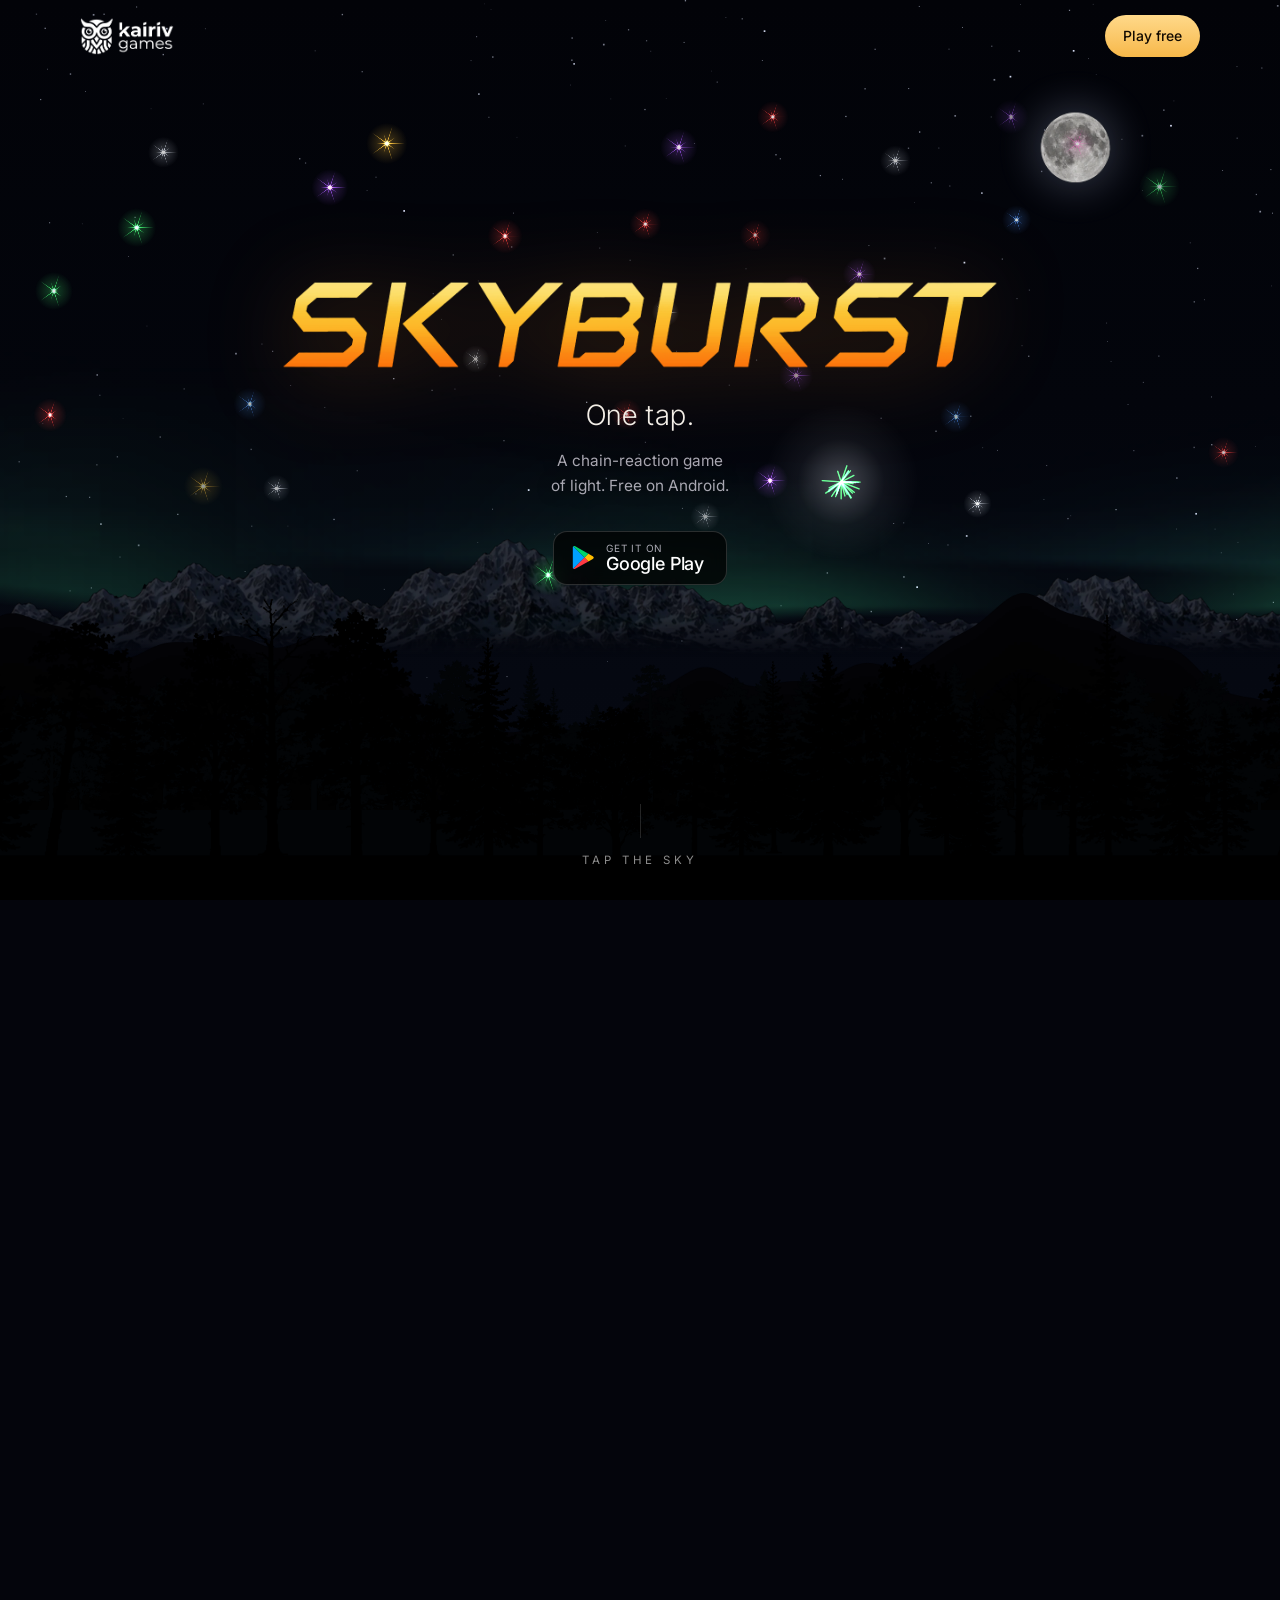
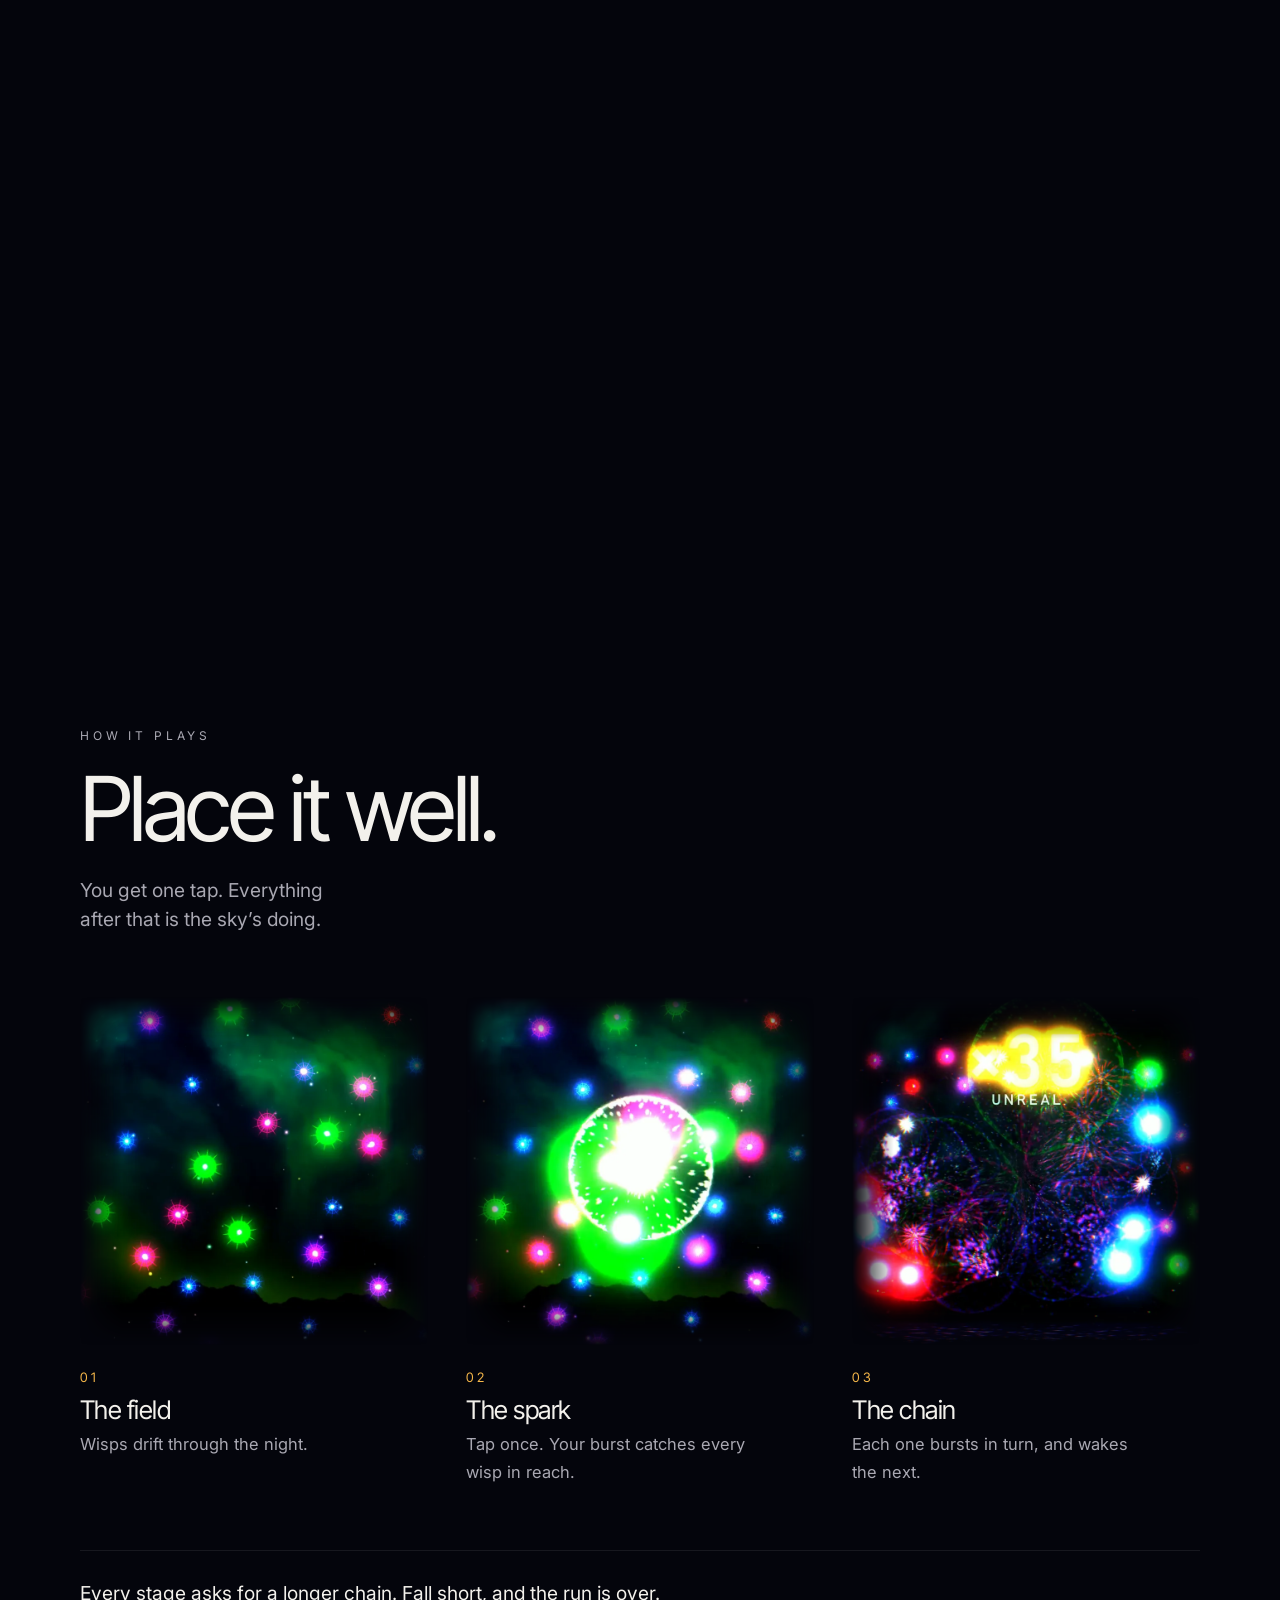
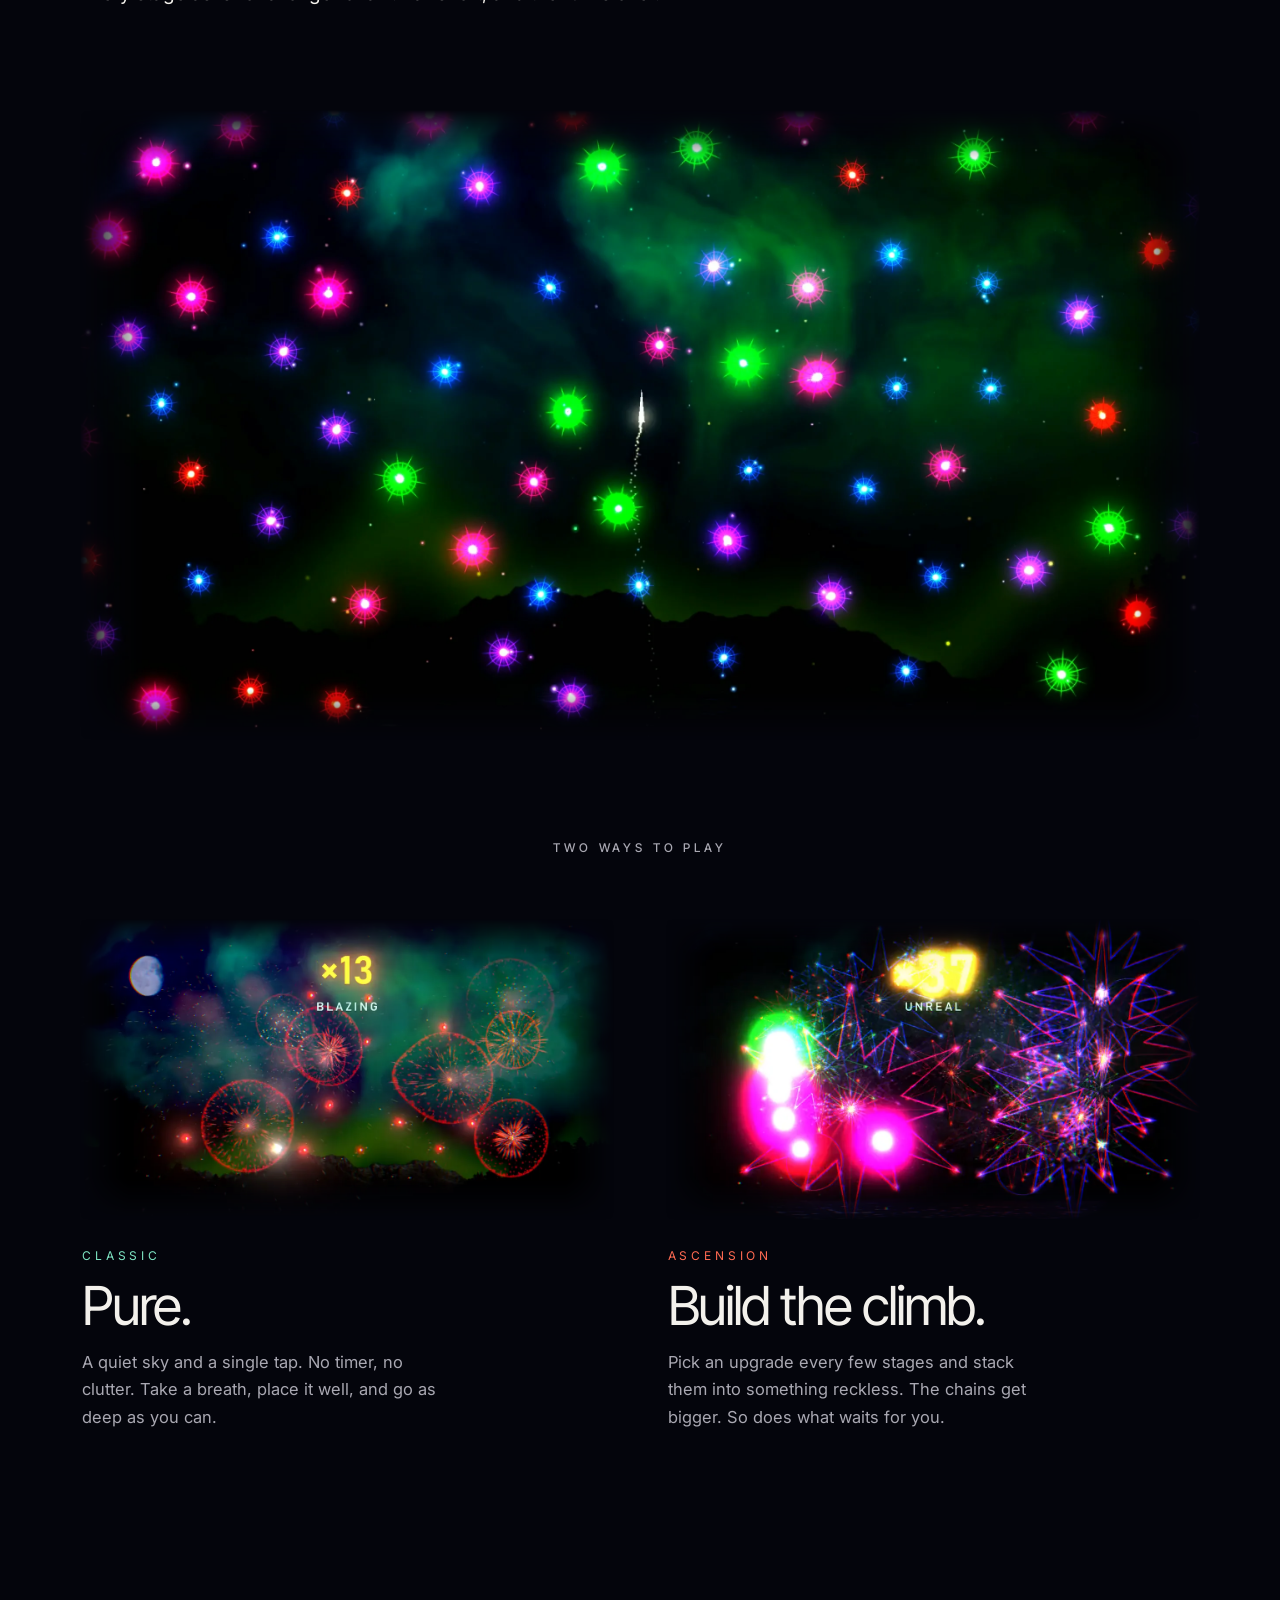
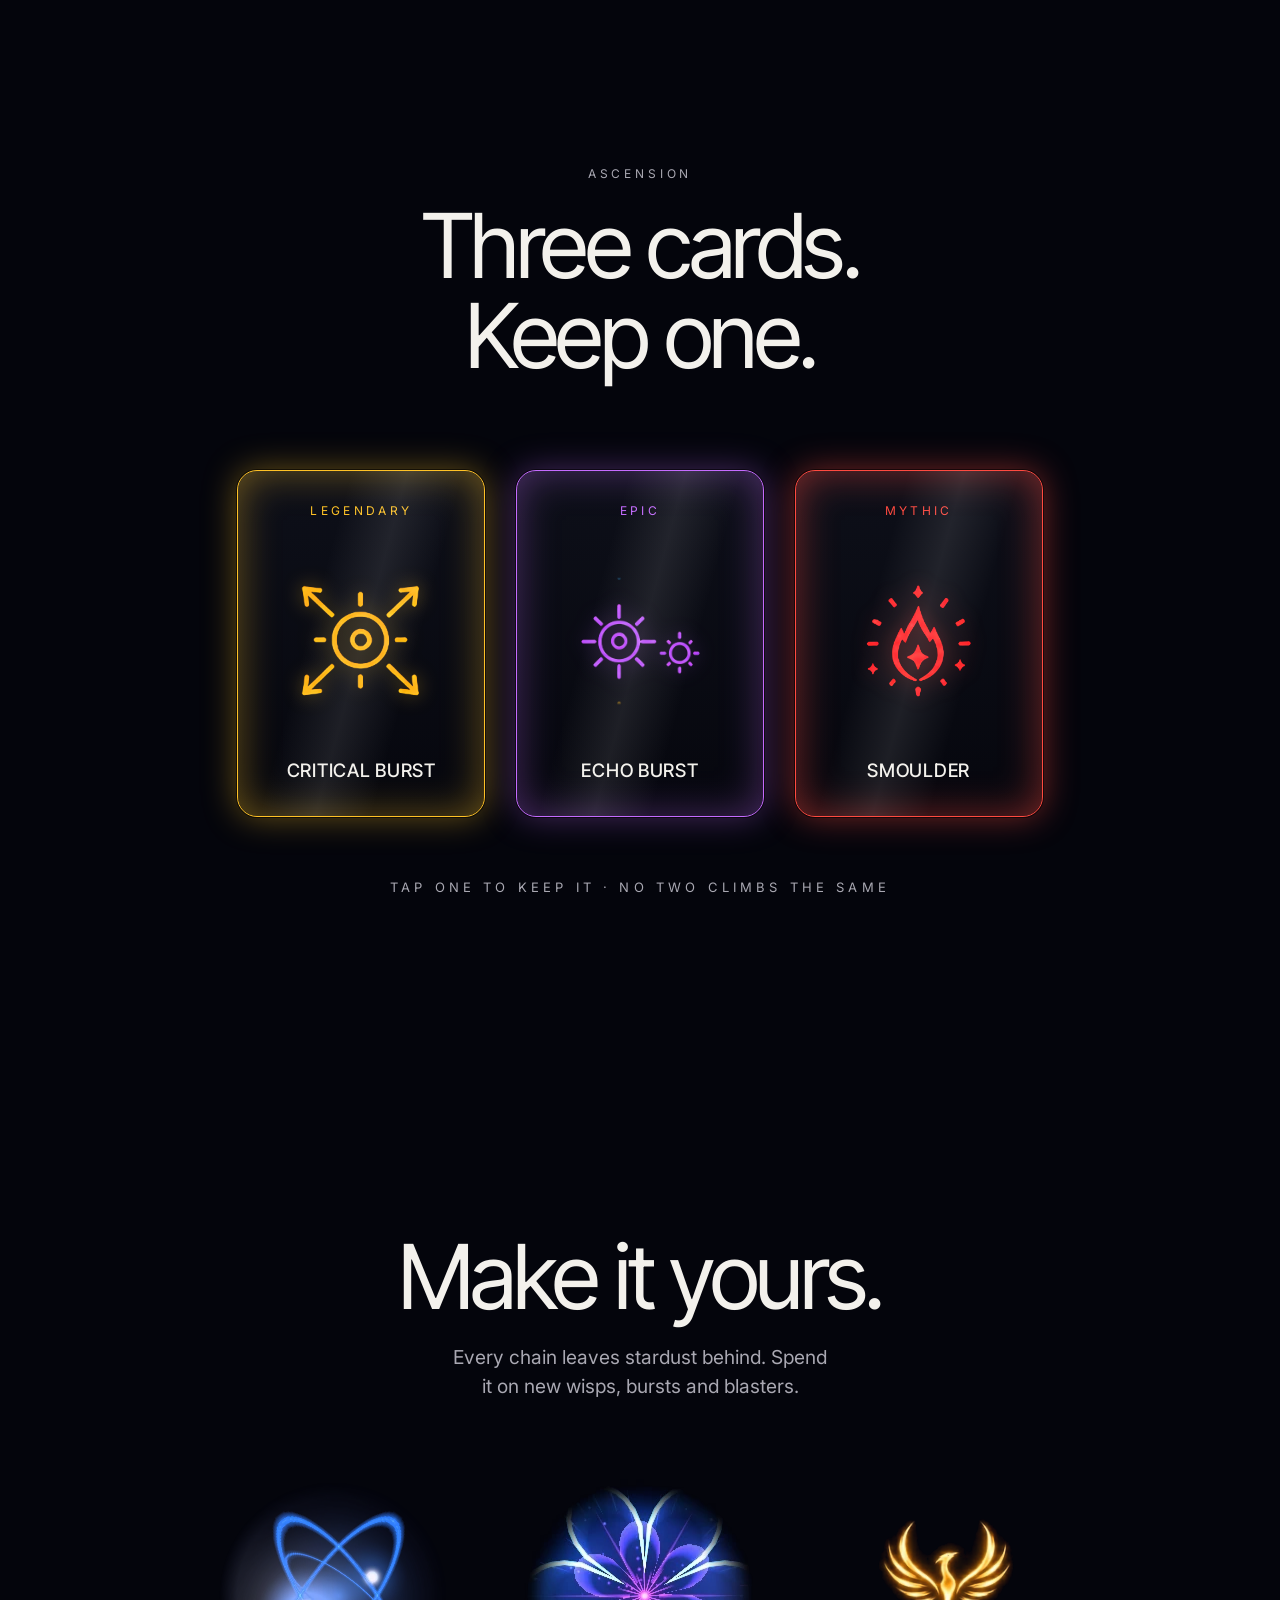
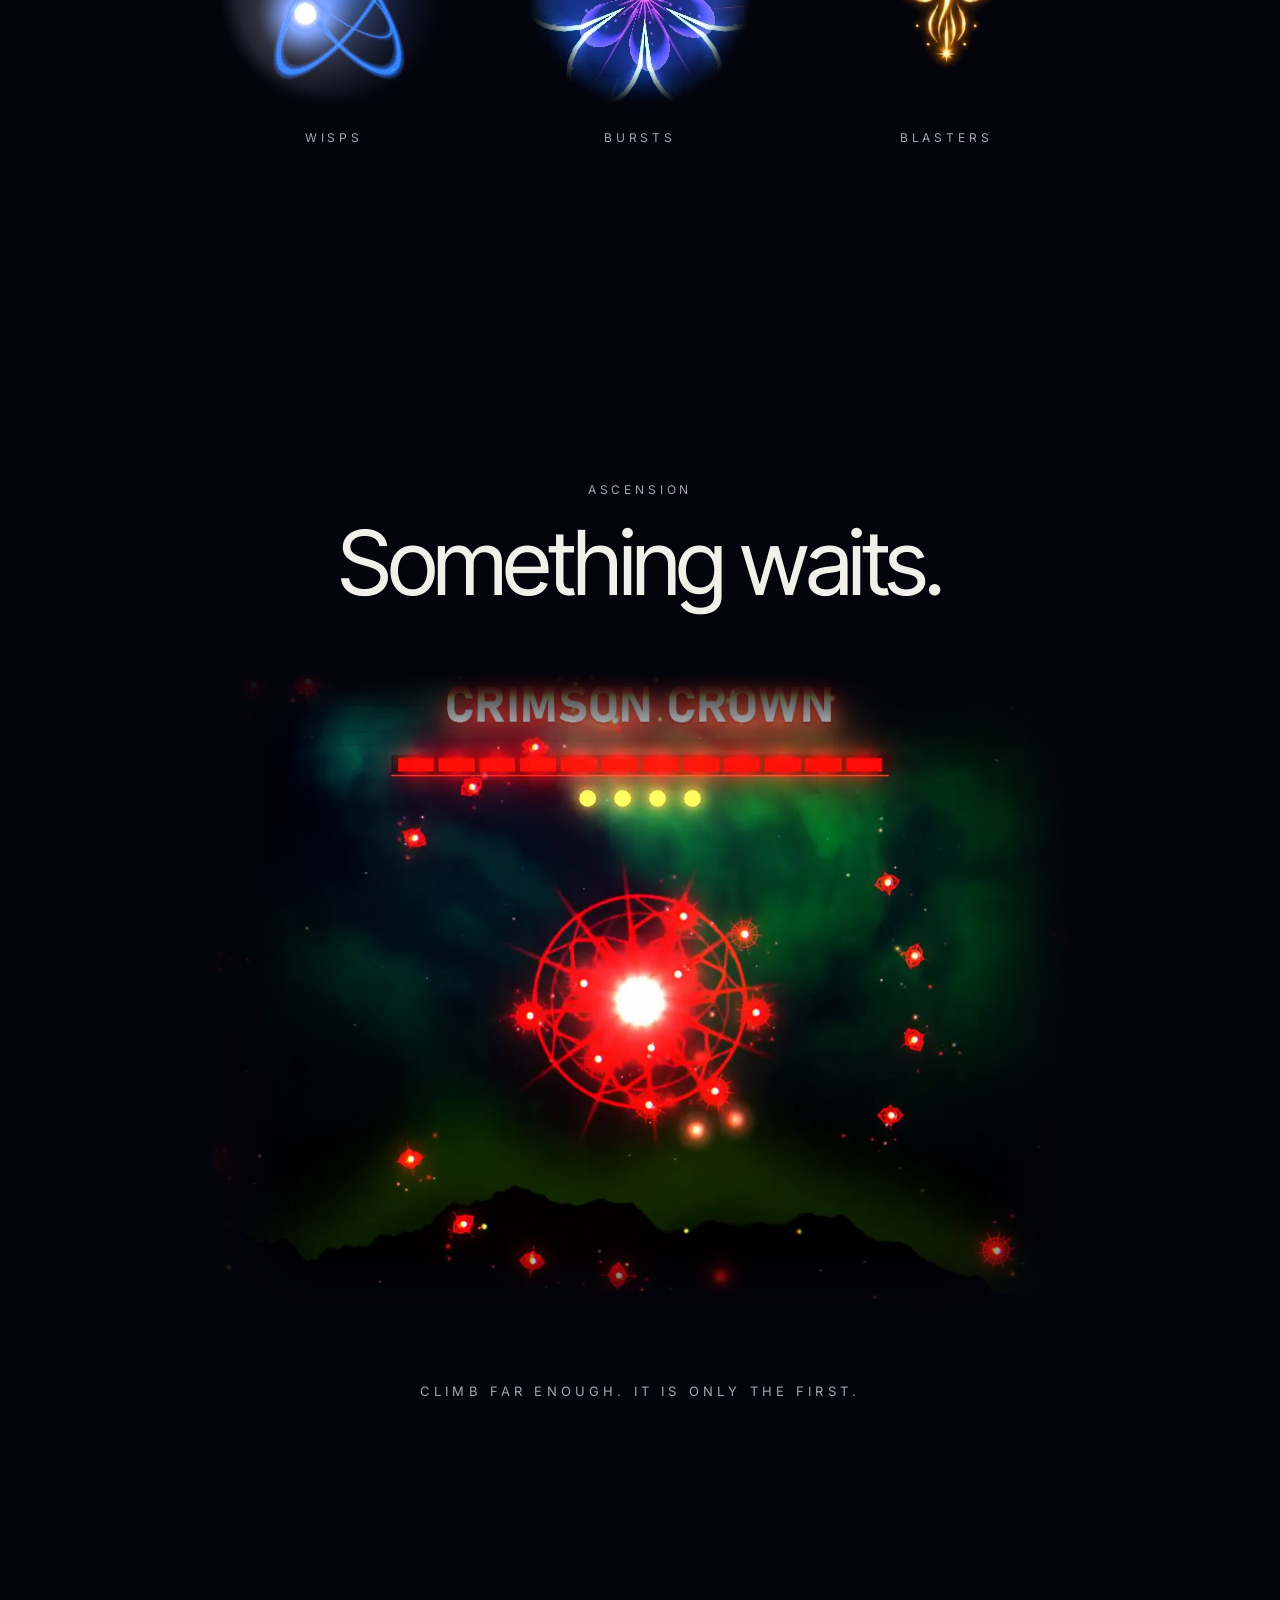
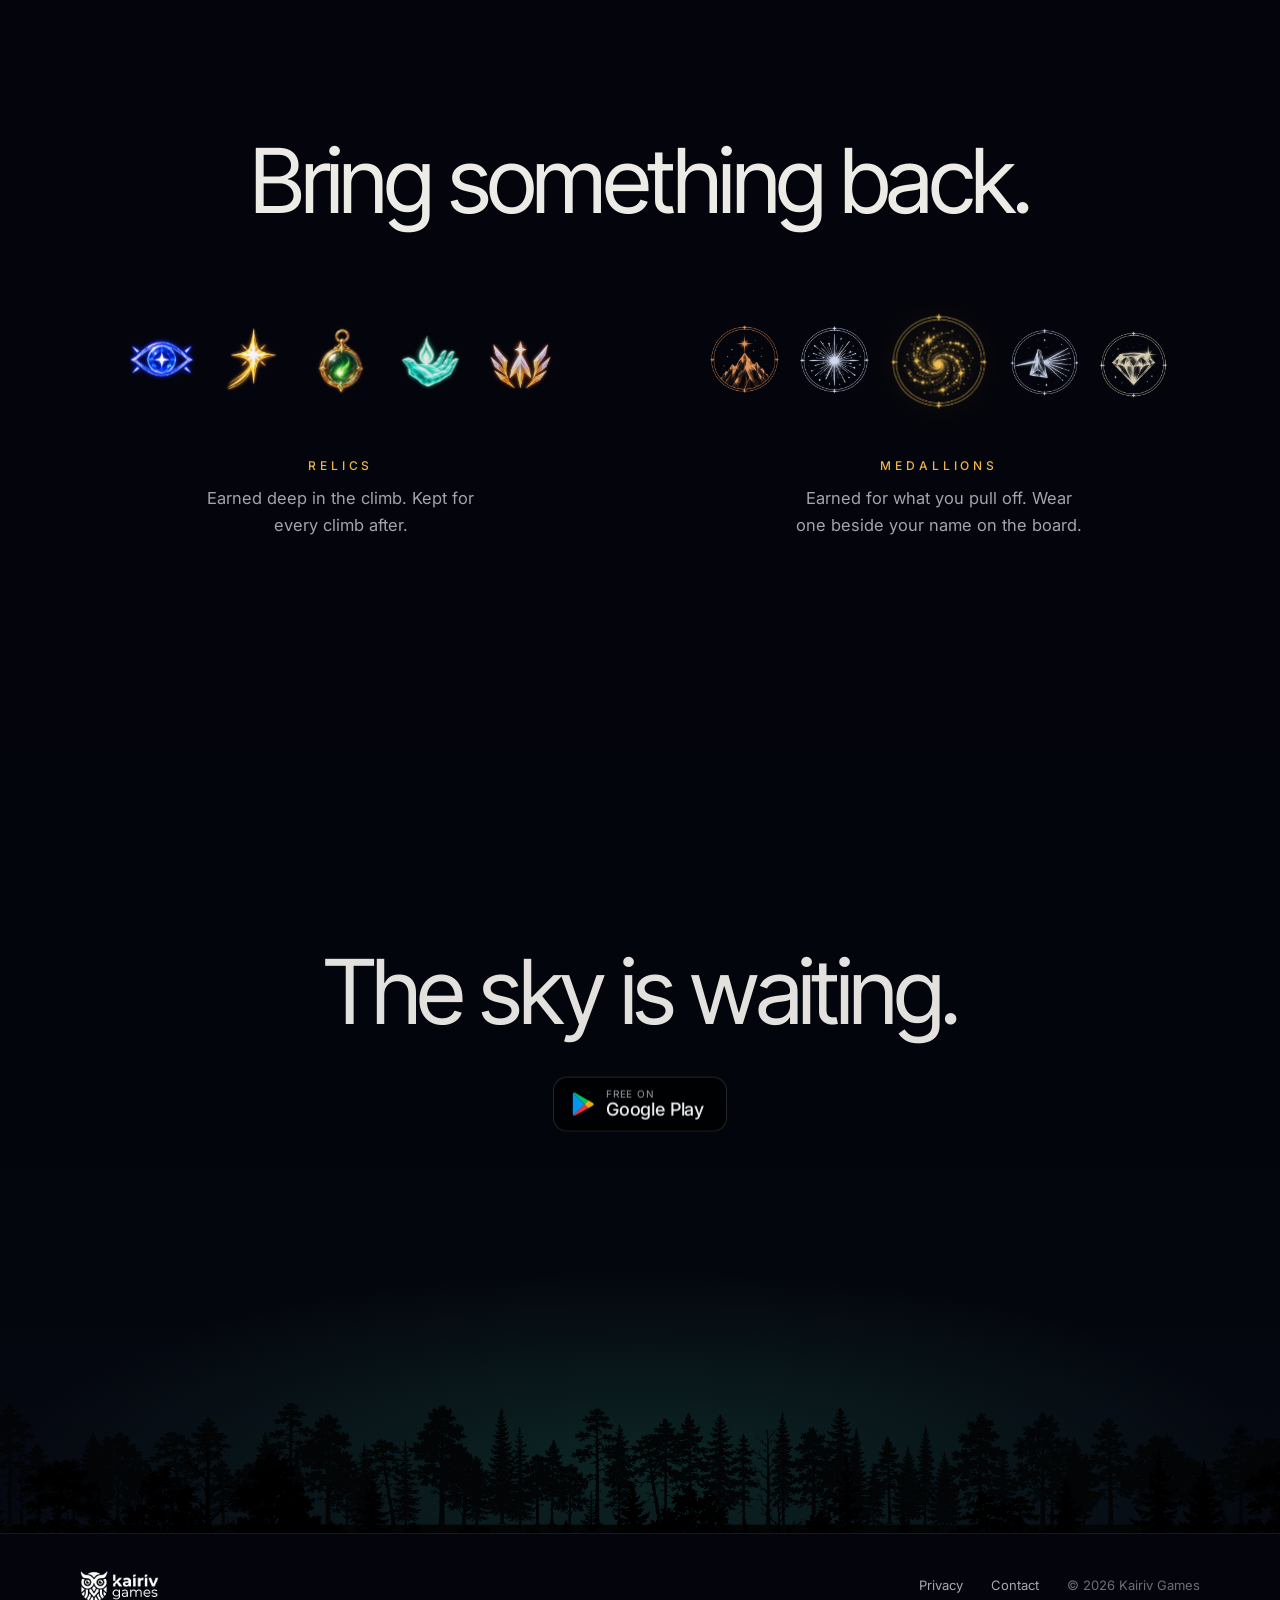
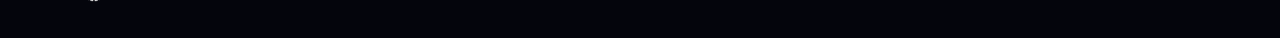
==== commit 3d0b9faf: "Website: how it plays, a clip for each mode, the Crimson Crown in motion, ground under the trees" ====
--- a/index.html
+++ b/index.html
@@ -5,7 +5,7 @@
 <meta name="viewport" content="width=device-width, initial-scale=1, viewport-fit=cover">
 
 <title>Skyburst — One tap. | Kairiv Games</title>
-<meta name="description" content="Skyburst — a one-tap chain-reaction game for Android, by Kairiv Games. One spark. The whole sky.">
+<meta name="description" content="Skyburst is a one-tap chain-reaction game for Android, by Kairiv Games. Tap once, and every wisp your burst catches bursts in turn. Free on Google Play.">
 <link rel="canonical" href="https://eliut-dev.github.io/Skyburst/">
 <meta name="theme-color" content="#04050c">
 
@@ -94,6 +94,7 @@
           <img class="wordmark" src="assets/skyburst-wordmark.webp" alt="" width="3240" height="408">
         </h1>
         <p class="tag">One tap.</p>
+        <p class="sub">A chain-reaction game of light. Free on Android.</p>
         <a class="play" href="https://play.google.com/store/apps/details?id=com.kairiv.skyburst" rel="noopener">
           <svg width="22" height="25" viewBox="0 0 27 30" aria-hidden="true" focusable="false">
             <path d="M1.6 1.2A2.3 2.3 0 0 0 1 2.8v24.4c0 .6.2 1.2.6 1.6l.1.1 13.7-13.7v-.3L1.6 1.2z" fill="#00A0FF"/>
@@ -113,8 +114,42 @@
     </div>
   </section>
 
+  <!-- ================================================================ how -->
+  <!-- What the player actually does, in three real frames from one run: the
+       field, the one tap, and the chain it sets off. -->
+  <section class="block how" id="how" aria-labelledby="how-title">
+    <div class="wrap">
+      <header class="head reveal">
+        <p class="kicker">How it plays</p>
+        <h2 class="big" id="how-title">Place it well.</h2>
+        <p class="lede">You get one tap. Everything after that is the sky&rsquo;s doing.</p>
+      </header>
+      <ol class="steps">
+        <li class="step reveal">
+          <div class="shot"><img src="assets/play/field.webp" alt="Wisps of every colour drifting across a night sky over a mountain range." width="840" height="840" loading="lazy"></div>
+          <p class="step__n">01</p>
+          <h3 class="step__t">The field</h3>
+          <p class="step__d">Wisps drift through the night.</p>
+        </li>
+        <li class="step reveal">
+          <div class="shot"><img src="assets/play/spark.webp" alt="One burst opening among the wisps, its ring catching the ones nearby." width="840" height="840" loading="lazy"></div>
+          <p class="step__n">02</p>
+          <h3 class="step__t">The spark</h3>
+          <p class="step__d">Tap once. Your burst catches every wisp in reach.</p>
+        </li>
+        <li class="step reveal">
+          <div class="shot"><img src="assets/play/chain.webp" alt="The chain spreading across the sky, the counter at times thirty-five." width="840" height="840" loading="lazy"></div>
+          <p class="step__n">03</p>
+          <h3 class="step__t">The chain</h3>
+          <p class="step__d">Each one bursts in turn, and wakes the next.</p>
+        </li>
+      </ol>
+      <p class="rule reveal">Every stage asks for a longer chain. Fall short, and the run is over.</p>
+    </div>
+  </section>
+
   <!-- =============================================================== reel -->
-  <section class="block reel" aria-label="Gameplay">
+  <section class="reel" aria-label="Gameplay">
     <div class="wrap">
       <div class="frame reveal">
         <video id="reel-video" muted loop playsinline preload="metadata" poster="assets/reel-poster.webp" aria-label="Gameplay: one burst sets off a chain across the sky.">
@@ -125,23 +160,38 @@
     </div>
   </section>
 
-  <!-- ============================================================= panels -->
-  <section class="block" aria-label="Two ways to play" style="padding-top:0">
-    <div class="wrap panels">
-    <figure class="panel">
-      <div class="panel__img"><img src="assets/classic.webp" alt="A sky full of wisps over the valley, waiting for one tap." width="2560" height="1440" loading="lazy"></div>
-      <figcaption class="panel__cap reveal">
-        <span class="kicker">Classic</span>
-        <span class="big">Pure.</span>
-      </figcaption>
-    </figure>
-    <figure class="panel panel--right">
-      <div class="panel__img"><img src="assets/void.webp" alt="Bursts collapsing into black holes." width="2560" height="1440" loading="lazy"></div>
-      <figcaption class="panel__cap reveal">
-        <span class="kicker">Ascension</span>
-        <span class="big">Build the climb.</span>
-      </figcaption>
-    </figure>
+  <!-- ============================================================== modes -->
+  <section class="block modes" aria-labelledby="modes-title">
+    <div class="wrap">
+      <h2 class="kicker center reveal" id="modes-title">Two ways to play</h2>
+      <div class="modes__grid">
+        <figure class="mode mode--classic reveal">
+          <div class="shot shot--wide">
+            <video class="clip" muted loop playsinline preload="none" poster="assets/play/classic-poster.webp" aria-label="Classic: wisps drift over a moonlit valley; one tap, and a gentle chain of fireworks blooms and fades.">
+              <source src="assets/play/classic-sd.mp4" type="video/mp4" media="(max-width: 900px)">
+              <source src="assets/play/classic.mp4" type="video/mp4">
+            </video>
+          </div>
+          <figcaption>
+            <span class="mode__name">Classic</span>
+            <span class="mode__t">Pure.</span>
+            <span class="mode__d">A quiet sky and a single tap. No timer, no clutter. Take a breath, place it well, and go as deep as you can.</span>
+          </figcaption>
+        </figure>
+        <figure class="mode mode--ascension reveal">
+          <div class="shot shot--wide">
+            <video class="clip" muted loop playsinline preload="none" poster="assets/play/ascension-poster.webp" aria-label="Ascension: an upgrade is chosen from three cards, then critical bursts, black holes and red chain reactions tear across the sky.">
+              <source src="assets/play/ascension-sd.mp4" type="video/mp4" media="(max-width: 900px)">
+              <source src="assets/play/ascension.mp4" type="video/mp4">
+            </video>
+          </div>
+          <figcaption>
+            <span class="mode__name">Ascension</span>
+            <span class="mode__t">Build the climb.</span>
+            <span class="mode__d">Pick an upgrade every few stages and stack them into something reckless. The chains get bigger. So does what waits for you.</span>
+          </figcaption>
+        </figure>
+      </div>
     </div>
   </section>
 
@@ -150,13 +200,16 @@
        Tap one to keep it; the others fall away and a new hand is dealt. -->
   <section class="block boons" aria-labelledby="boons-title">
     <div class="wrap">
-      <h2 class="big center reveal" id="boons-title">Three cards.<br>Keep one.</h2>
+      <header class="head head--center reveal">
+        <p class="kicker">Ascension</p>
+        <h2 class="big" id="boons-title">Three cards.<br>Keep one.</h2>
+      </header>
       <div class="deal" id="deal">
         <button class="card t4" type="button"><span class="card__in"><span class="card__face"><span class="card__tier">Legendary</span><img class="card__icon" src="assets/boons/crit.webp" alt="" width="384" height="384"><span class="card__name">Critical Burst</span></span><span class="card__back" aria-hidden="true"></span></span></button>
         <button class="card t3" type="button"><span class="card__in"><span class="card__face"><span class="card__tier">Epic</span><img class="card__icon" src="assets/boons/echo.webp" alt="" width="600" height="600"><span class="card__name">Echo Burst</span></span><span class="card__back" aria-hidden="true"></span></span></button>
         <button class="card t5" type="button"><span class="card__in"><span class="card__face"><span class="card__tier">Mythic</span><img class="card__icon" src="assets/boons/smoulder.webp" alt="" width="444" height="444"><span class="card__name">Smoulder</span></span><span class="card__back" aria-hidden="true"></span></span></button>
       </div>
-      <p class="quiet center reveal">No two climbs the same.</p>
+      <p class="quiet center reveal">Tap one to keep it &middot; No two climbs the same</p>
     </div>
   </section>
 
@@ -165,7 +218,10 @@
        through a few looks. Only a handful, and nothing unreleased. -->
   <section class="block yours" aria-labelledby="yours-title">
     <div class="wrap">
-      <h2 class="big center reveal" id="yours-title">Make it yours.</h2>
+      <header class="head head--center reveal">
+        <h2 class="big" id="yours-title">Make it yours.</h2>
+        <p class="lede">Every chain leaves stardust behind. Spend it on new wisps, bursts and blasters.</p>
+      </header>
       <div class="slots">
         <figure class="slot reveal">
           <div class="slot__stage" data-cycle>
@@ -176,7 +232,7 @@
           </div>
           <figcaption>Wisps</figcaption>
         </figure>
-        <figure class="slot slot--screen reveal">
+        <figure class="slot reveal">
           <div class="slot__stage" data-cycle>
             <img class="is-on" src="assets/skins/burst-bloom.webp" alt="" width="232" height="232">
             <img src="assets/skins/burst-heart.webp" alt="" width="232" height="232" loading="lazy">
@@ -199,42 +255,54 @@
   </section>
 
   <!-- ============================================================ mystery -->
+  <!-- The first fight, shown plainly: its arrival and the first strike. Only
+       this one; the rest of the roster stays a secret. -->
   <section class="block mystery" aria-labelledby="waits">
-    <div class="mystery__eye" aria-hidden="true">
-      <img id="mystery-img" src="assets/foes/crown.webp" alt="" width="1200" height="1200" loading="lazy">
-    </div>
-    <div class="wrap mystery__text">
-      <h2 class="big reveal" id="waits">Something waits.</h2>
-      <p class="quiet reveal">Climb far enough.</p>
-    </div>
-  </section>
-
-  <!-- ============================================================= relics -->
-  <section class="block relics-block" aria-labelledby="keep">
-    <div class="wrap">
-      <div class="relics" aria-hidden="true">
-        <img src="assets/relics/r6.webp" alt="" width="256" height="256" loading="lazy">
-        <img src="assets/relics/r7.webp" alt="" width="256" height="256" loading="lazy">
-        <img src="assets/relics/r5.webp" alt="" width="256" height="256" loading="lazy">
-        <img src="assets/relics/r8.webp" alt="" width="256" height="256" loading="lazy">
-        <img src="assets/relics/r9.webp" alt="" width="256" height="256" loading="lazy">
-      </div>
-      <h2 class="big reveal center" id="keep">Bring something back.</h2>
-    </div>
-  </section>
-
-  <!-- ============================================================== board -->
-  <section class="block board" aria-labelledby="board-title">
-    <div class="wrap">
-      <div class="medals" aria-hidden="true">
-        <img src="assets/medals/depth.webp" alt="" width="256" height="256" loading="lazy">
-        <img src="assets/medals/burst.webp" alt="" width="256" height="256" loading="lazy">
-        <img class="medals__top" src="assets/medals/galaxy.webp" alt="" width="256" height="256" loading="lazy">
-        <img src="assets/medals/prism.webp" alt="" width="256" height="256" loading="lazy">
-        <img src="assets/medals/gem.webp" alt="" width="256" height="256" loading="lazy">
-      </div>
-      <h2 class="big center reveal" id="board-title">Climb the board.</h2>
-      <p class="quiet center reveal">Earn your medallions.</p>
+    <div class="wrap">
+      <header class="head head--center reveal">
+        <p class="kicker">Ascension</p>
+        <h2 class="big" id="waits">Something waits.</h2>
+      </header>
+      <div class="shot shot--foe reveal">
+        <video class="clip" muted loop playsinline preload="none" poster="assets/foes/crown-poster.webp" aria-label="The Crimson Crown arrives: a red star swells over the valley and settles inside a ring of thorns, then a charge strikes it.">
+          <source src="assets/foes/crown-sd.mp4" type="video/mp4" media="(max-width: 900px)">
+          <source src="assets/foes/crown.mp4" type="video/mp4">
+        </video>
+      </div>
+      <p class="quiet center reveal">Climb far enough. It is only the first.</p>
+    </div>
+  </section>
+
+  <!-- =========================================================== the keep -->
+  <!-- What lasts beyond one run: relics, medallions, the board. One section,
+       two rows, a line each. -->
+  <section class="block keep" aria-labelledby="keep">
+    <div class="wrap">
+      <h2 class="big center reveal" id="keep">Bring <span class="nw">something back.</span></h2>
+      <div class="keep__grid">
+        <div class="keep__item">
+          <div class="row-art relics" aria-hidden="true">
+            <img src="assets/relics/r6.webp" alt="" width="256" height="256" loading="lazy">
+            <img src="assets/relics/r7.webp" alt="" width="256" height="256" loading="lazy">
+            <img src="assets/relics/r5.webp" alt="" width="256" height="256" loading="lazy">
+            <img src="assets/relics/r8.webp" alt="" width="256" height="256" loading="lazy">
+            <img src="assets/relics/r9.webp" alt="" width="256" height="256" loading="lazy">
+          </div>
+          <h3 class="keep__t reveal">Relics</h3>
+          <p class="keep__d reveal">Earned deep in the climb. Kept for every climb after.</p>
+        </div>
+        <div class="keep__item">
+          <div class="row-art medals" aria-hidden="true">
+            <img src="assets/medals/depth.webp" alt="" width="256" height="256" loading="lazy">
+            <img src="assets/medals/burst.webp" alt="" width="256" height="256" loading="lazy">
+            <img class="medals__top" src="assets/medals/galaxy.webp" alt="" width="256" height="256" loading="lazy">
+            <img src="assets/medals/prism.webp" alt="" width="256" height="256" loading="lazy">
+            <img src="assets/medals/gem.webp" alt="" width="256" height="256" loading="lazy">
+          </div>
+          <h3 class="keep__t reveal">Medallions</h3>
+          <p class="keep__d reveal">Earned for what you pull off. Wear one beside your name on the board.</p>
+        </div>
+      </div>
     </div>
   </section>
 
--- a/styles.css
+++ b/styles.css
@@ -22,6 +22,12 @@
   --w-page:    1200px;
   --gutter:    clamp(16px, 4vw, 40px);
   --r-lg:      26px;
+
+  /* rhythm: xl between sections, l between related ones, m inside one */
+  --space-xl:  clamp(104px, 13vw, 176px);
+  --space-l:   clamp(64px, 8vw, 112px);
+  --space-m:   clamp(36px, 5vw, 64px);
+  --fs-lede:   clamp(17px, 1.5vw, 20px);
   --ease:      cubic-bezier(0.2, 0.7, 0.2, 1);
 
   --font-head: "Inter Tight", "Inter", "Segoe UI", system-ui, -apple-system, sans-serif;
@@ -73,6 +79,7 @@
   letter-spacing: -0.04em;
   line-height: 1;
   display: block;
+  text-wrap: balance;
 }
 .quiet {
   font-size: 13px;
@@ -80,6 +87,7 @@
   text-transform: uppercase;
   color: var(--text-2);
   margin: 26px 0 0;
+  text-wrap: balance;
 }
 .kicker {
   display: block;
@@ -90,6 +98,7 @@
   margin-bottom: 18px;
 }
 .center { text-align: center; }
+.nw { white-space: nowrap; }
 
 /* reveal: hidden only once the script has said it will reveal it */
 .js .reveal { opacity: 0; transform: translateY(26px); }
@@ -168,6 +177,20 @@
   height: clamp(110px, 20vh, 230px);
   background: url("assets/scene/trees-far.webp") 30% 100% / auto 100% repeat-x;
 }
+/* Each land layer is ground all the way down. The art stops at its own
+   bottom edge, and below it the sky showed through between the near trunks
+   as pale horizontal bands. Each is extended in its own bottom-row colour,
+   and the extension moves with the layer. */
+.hills::after, .trees-far::after, .trees-near::after {
+  content: "";
+  position: absolute;
+  left: 0; right: 0;
+  top: calc(100% - 1px);
+  height: 100vh;
+}
+.hills::after      { background: rgb(1, 1, 1); }
+.trees-far::after  { background: rgb(2, 4, 6); }
+.trees-near::after { background: #000; }
 .trees-near {
   bottom: -2px;
   height: clamp(190px, 34vh, 400px);
@@ -204,7 +227,15 @@
   font-size: clamp(20px, 2.4vw, 28px);
   letter-spacing: 0.02em;
   color: var(--text);
-  margin: 22px 0 34px;
+  margin: 22px 0 10px;
+}
+.sub {
+  font-size: clamp(14px, 1.2vw, 16px);
+  color: var(--text-2);
+  margin: 0 0 32px;
+  max-width: 30ch;
+  text-wrap: balance;
+  text-shadow: 0 1px 14px rgba(4, 5, 12, 0.9);
 }
 
 .scene__line {
@@ -282,69 +313,146 @@
 
 /* -------------------------------------------------------------- blocks -- */
 
-.block { position: relative; padding-block: clamp(96px, 14vw, 190px); }
-
+.block { position: relative; padding-block: var(--space-xl); }
+
+/* A section's opening: a small label, the headline, at most one sentence. */
+.head { max-width: 760px; margin-bottom: var(--space-m); }
+.head--center { margin-inline: auto; text-align: center; }
+.head .big + .lede { margin-top: 22px; }
+.lede {
+  font-size: var(--fs-lede);
+  line-height: 1.5;
+  color: var(--text-2);
+  max-width: 34ch;
+  margin: 0;
+  text-wrap: balance;
+}
+.head--center .lede { margin-inline: auto; }
+
+/* Game footage sits straight on the page: no card, no border, its edges
+   dissolving into the night so the light seems to come out of the page. */
+.shot {
+  position: relative;
+  aspect-ratio: 1;
+  overflow: hidden;
+  -webkit-mask-image: linear-gradient(90deg, transparent, #000 12%, #000 88%, transparent), linear-gradient(180deg, transparent, #000 12%, #000 88%, transparent);
+  -webkit-mask-composite: source-in;
+  mask-image: linear-gradient(90deg, transparent, #000 12%, #000 88%, transparent), linear-gradient(180deg, transparent, #000 12%, #000 88%, transparent);
+  mask-composite: intersect;
+}
+.shot--wide {
+  aspect-ratio: 16 / 9;
+  -webkit-mask-image: linear-gradient(90deg, transparent, #000 9%, #000 91%, transparent), linear-gradient(180deg, transparent, #000 12%, #000 86%, transparent);
+  -webkit-mask-composite: source-in;
+  mask-image: linear-gradient(90deg, transparent, #000 9%, #000 91%, transparent), linear-gradient(180deg, transparent, #000 12%, #000 86%, transparent);
+  mask-composite: intersect;
+}
+.shot img, .shot video { width: 100%; height: 100%; object-fit: cover; }
+
+/* ----------------------------------------------------------------- how -- */
+
+.how { padding-bottom: var(--space-l); }
+.steps {
+  list-style: none;
+  margin: 0;
+  padding: 0;
+  display: grid;
+  grid-template-columns: repeat(3, 1fr);
+  gap: clamp(20px, 3vw, 44px);
+  counter-reset: step;
+}
+.step { margin: 0; }
+.step .shot { margin-bottom: 22px; }
+.step__n {
+  font-family: var(--font-head);
+  font-size: 13px;
+  letter-spacing: 0.2em;
+  color: var(--gold);
+  margin: 0 0 8px;
+}
+.step__t {
+  font-size: clamp(22px, 2vw, 27px);
+  font-weight: 400;
+  letter-spacing: -0.02em;
+  margin-bottom: 8px;
+}
+.step__d { color: var(--text-2); margin: 0; max-width: 28ch; }
+.rule {
+  margin: var(--space-m) 0 0;
+  padding-top: 28px;
+  border-top: 1px solid var(--line);
+  color: var(--text);
+  font-size: var(--fs-lede);
+  line-height: 1.5;
+}
+
+@media (max-width: 760px) {
+  .steps { grid-template-columns: 1fr; gap: 44px; }
+  .step .shot { aspect-ratio: 4 / 3; margin-bottom: 16px; }
+}
+
+/* ---------------------------------------------------------------- reel -- */
+
+.reel { padding-bottom: var(--space-l); }
 .frame {
-  border-radius: var(--r-lg);
-  overflow: hidden;
+  aspect-ratio: 16 / 9;
   background: #000;
-  border: 1px solid var(--line);
-  box-shadow: 0 50px 140px -50px rgba(0, 0, 0, 0.95);
-  aspect-ratio: 16 / 9;
+  -webkit-mask-image: linear-gradient(90deg, transparent, #000 6%, #000 94%, transparent), linear-gradient(180deg, transparent, #000 8%, #000 92%, transparent);
+  -webkit-mask-composite: source-in;
+  mask-image: linear-gradient(90deg, transparent, #000 6%, #000 94%, transparent), linear-gradient(180deg, transparent, #000 8%, #000 92%, transparent);
+  mask-composite: intersect;
 }
 .frame video { width: 100%; height: 100%; object-fit: cover; }
 
-/* -------------------------------------------------------------- panels -- */
-
-.panels { display: grid; gap: clamp(16px, 2.4vw, 28px); }
-.panel {
-  position: relative;
-  margin: 0;
-  border-radius: var(--r-lg);
-  border: 1px solid var(--line);
-  overflow: hidden;
-  display: flex;
-  align-items: flex-end;
-  min-height: 380px;
-  background: #000;
-}
-/* sized to the source frame, so it is never drawn larger than it was captured */
-.panel { aspect-ratio: 16 / 9; }
-/* on a phone the ratio would force the panel wider than the screen */
+/* --------------------------------------------------------------- modes -- */
+
+.modes { padding-top: 0; }
+.modes .kicker { margin-bottom: var(--space-m); }
+.modes__grid {
+  display: grid;
+  grid-template-columns: 1fr 1fr;
+  gap: clamp(28px, 4vw, 64px);
+}
+.mode { margin: 0; }
+.mode .shot { margin-bottom: 26px; }
+.mode figcaption { display: block; padding-inline: 2px; }
+.mode__name {
+  display: block;
+  font-size: 12px;
+  letter-spacing: 0.32em;
+  text-transform: uppercase;
+  color: var(--gold);
+  margin-bottom: 14px;
+}
+.mode__t {
+  display: block;
+  font-family: var(--font-head);
+  font-size: clamp(34px, 4.2vw, 56px);
+  letter-spacing: -0.035em;
+  line-height: 1;
+  margin-bottom: 16px;
+}
+.mode__d { display: block; color: var(--text-2); max-width: 36ch; }
+/* each mode's label takes the colour of its own sky: the calm aurora, the
+   red of a mythic card */
+.mode--classic .mode__name   { color: #7fe6c4; }
+.mode--ascension .mode__name { color: #ff6a52; }
+
 @media (max-width: 760px) {
-  .panel { aspect-ratio: auto; height: 62vh; min-height: 380px; }
-}
-.panel__img { position: absolute; inset: -4% 0; will-change: transform; }
-.panel__img img { width: 100%; height: 100%; object-fit: cover; }
-.panel::after {
-  content: "";
-  position: absolute;
-  inset: 0;
-  background: linear-gradient(180deg, rgba(4, 5, 12, 0) 45%, rgba(4, 5, 12, 0.8) 100%);
-}
-.panel__cap {
-  position: relative;
-  z-index: 1;
-  width: 100%;
-  padding: 0 clamp(24px, 4vw, 56px) clamp(28px, 4vw, 52px);
-}
-.panel--right .panel__cap { text-align: right; }
+  .modes__grid { grid-template-columns: 1fr; gap: 64px; }
+}
+
 
 /* ------------------------------------------------------------- mystery -- */
 
-.mystery { overflow: hidden; text-align: center; min-height: 100vh; display: grid; place-items: center; }
-.mystery__eye {
-  position: absolute;
-  left: 50%; top: 50%;
-  width: min(820px, 120vw);
-  aspect-ratio: 1;
-  transform: translate(-50%, -50%);
-  -webkit-mask-image: radial-gradient(circle at 50% 50%, #000 0%, rgba(0, 0, 0, 0.5) 34%, transparent 62%);
-  mask-image: radial-gradient(circle at 50% 50%, #000 0%, rgba(0, 0, 0, 0.5) 34%, transparent 62%);
-  pointer-events: none;
-}
-.mystery__eye img { width: 100%; height: 100%; object-fit: cover; filter: blur(10px) brightness(0.45) saturate(1.2); }
-.mystery__text { position: relative; }
+.mystery { text-align: center; }
+.mystery .head { margin-bottom: var(--space-m); }
+.shot--foe {
+  aspect-ratio: 4 / 3;
+  max-width: 860px;
+  margin: 0 auto;
+}
+.mystery .quiet { margin-top: var(--space-m); }
 
 /* --------------------------------------------------------------- boons -- */
 
@@ -363,12 +471,16 @@
   gap: clamp(10px, 2.4vw, 32px);
   margin: clamp(48px, 7vw, 90px) auto clamp(36px, 5vw, 60px);
   perspective: 1400px;
-  min-height: clamp(250px, 32vw, 370px);
+  /* the height of one card, reserved before the hand is dealt. Cards align to
+     the top and never stretch: stretched to a taller row they lost their 5:7
+     and read as slivers on a phone (measured 103x250 on a Galaxy S23) */
+  align-items: flex-start;
+  min-height: calc(clamp(96px, 28vw, 248px) * 1.4);
 }
 
 .card {
   position: relative;
-  width: clamp(104px, 20vw, 248px);
+  width: clamp(96px, 28vw, 248px);
   aspect-ratio: 5 / 7;
   padding: 0;
   border: 0;
@@ -416,7 +528,7 @@
 @keyframes sheen { 0% { transform: translateX(-40%); } 60%, 100% { transform: translateX(40%); } }
 
 .card__tier {
-  font-size: clamp(8px, 0.95vw, 12px);
+  font-size: clamp(9.5px, 0.95vw, 12px);
   letter-spacing: 0.28em;
   text-transform: uppercase;
   color: var(--tier);
@@ -431,7 +543,7 @@
 }
 .card__name {
   font-family: var(--font-head);
-  font-size: clamp(11px, 1.45vw, 19px);
+  font-size: clamp(11.5px, 1.45vw, 19px);
   font-weight: 500;
   letter-spacing: 0.04em;
   text-transform: uppercase;
@@ -517,50 +629,57 @@
   color: var(--text-2);
 }
 
-/* --------------------------------------------------------------- board -- */
-
-.board { text-align: center; }
-.medals {
+/* ---------------------------------------------------------------- keep -- */
+
+.keep { text-align: center; }
+.keep__grid {
+  display: grid;
+  grid-template-columns: 1fr 1fr;
+  gap: clamp(48px, 6vw, 96px);
+  margin-top: var(--space-m);
+}
+.row-art {
   display: flex;
   justify-content: center;
   align-items: center;
-  gap: clamp(2px, 1.6vw, 22px);
-  margin-bottom: clamp(36px, 5vw, 64px);
-}
-.medals img {
-  width: clamp(54px, 9vw, 116px);
+  gap: clamp(2px, 1vw, 14px);
+  height: clamp(96px, 11vw, 150px);
+  margin-bottom: 30px;
+}
+.row-art img {
+  width: clamp(48px, 6vw, 92px);
   animation: float 6.5s ease-in-out infinite;
 }
-.medals img:nth-child(2) { animation-delay: -1.3s; }
-.medals img:nth-child(3) { animation-delay: -2.6s; }
-.medals img:nth-child(4) { animation-delay: -3.9s; }
-.medals img:nth-child(5) { animation-delay: -5.2s; }
+.row-art img:nth-child(2) { animation-delay: -1.3s; }
+.row-art img:nth-child(3) { animation-delay: -2.6s; }
+.row-art img:nth-child(4) { animation-delay: -3.9s; }
+.row-art img:nth-child(5) { animation-delay: -5.2s; }
+.relics img { mix-blend-mode: screen; } /* the art is light on black */
 .medals img.medals__top {
-  width: clamp(76px, 13vw, 168px);
-  filter: drop-shadow(0 0 26px rgba(255, 204, 92, 0.35));
-}
-
-/* -------------------------------------------------------------- relics -- */
-
-.relics {
-  display: flex;
-  justify-content: center;
-  gap: clamp(4px, 2vw, 28px);
-  margin-bottom: clamp(36px, 6vw, 70px);
-}
-.relics img {
-  width: clamp(64px, 12vw, 150px);
-  mix-blend-mode: screen; /* the art is light on black */
-  animation: float 6s ease-in-out infinite;
-}
-.relics img:nth-child(2) { animation-delay: -1.2s; }
-.relics img:nth-child(3) { animation-delay: -2.4s; }
-.relics img:nth-child(4) { animation-delay: -3.6s; }
-.relics img:nth-child(5) { animation-delay: -4.8s; }
+  width: clamp(66px, 8.4vw, 128px);
+  filter: drop-shadow(0 0 22px rgba(255, 204, 92, 0.3));
+}
 @keyframes float {
   0%, 100% { transform: translateY(0); }
-  50%      { transform: translateY(-12px); }
-}
+  50%      { transform: translateY(-10px); }
+}
+.keep__t {
+  font-size: 12px;
+  font-family: var(--font-body);
+  font-weight: 500;
+  letter-spacing: 0.32em;
+  text-transform: uppercase;
+  color: var(--gold);
+  margin-bottom: 12px;
+}
+.keep__d { color: var(--text-2); max-width: 30ch; margin: 0 auto; }
+
+@media (max-width: 760px) {
+  .keep__grid { grid-template-columns: 1fr; gap: 64px; }
+  .row-art img { width: 15vw; }
+  .medals img.medals__top { width: 21vw; }
+}
+
 
 /* ----------------------------------------------------------------- cta -- */
 
